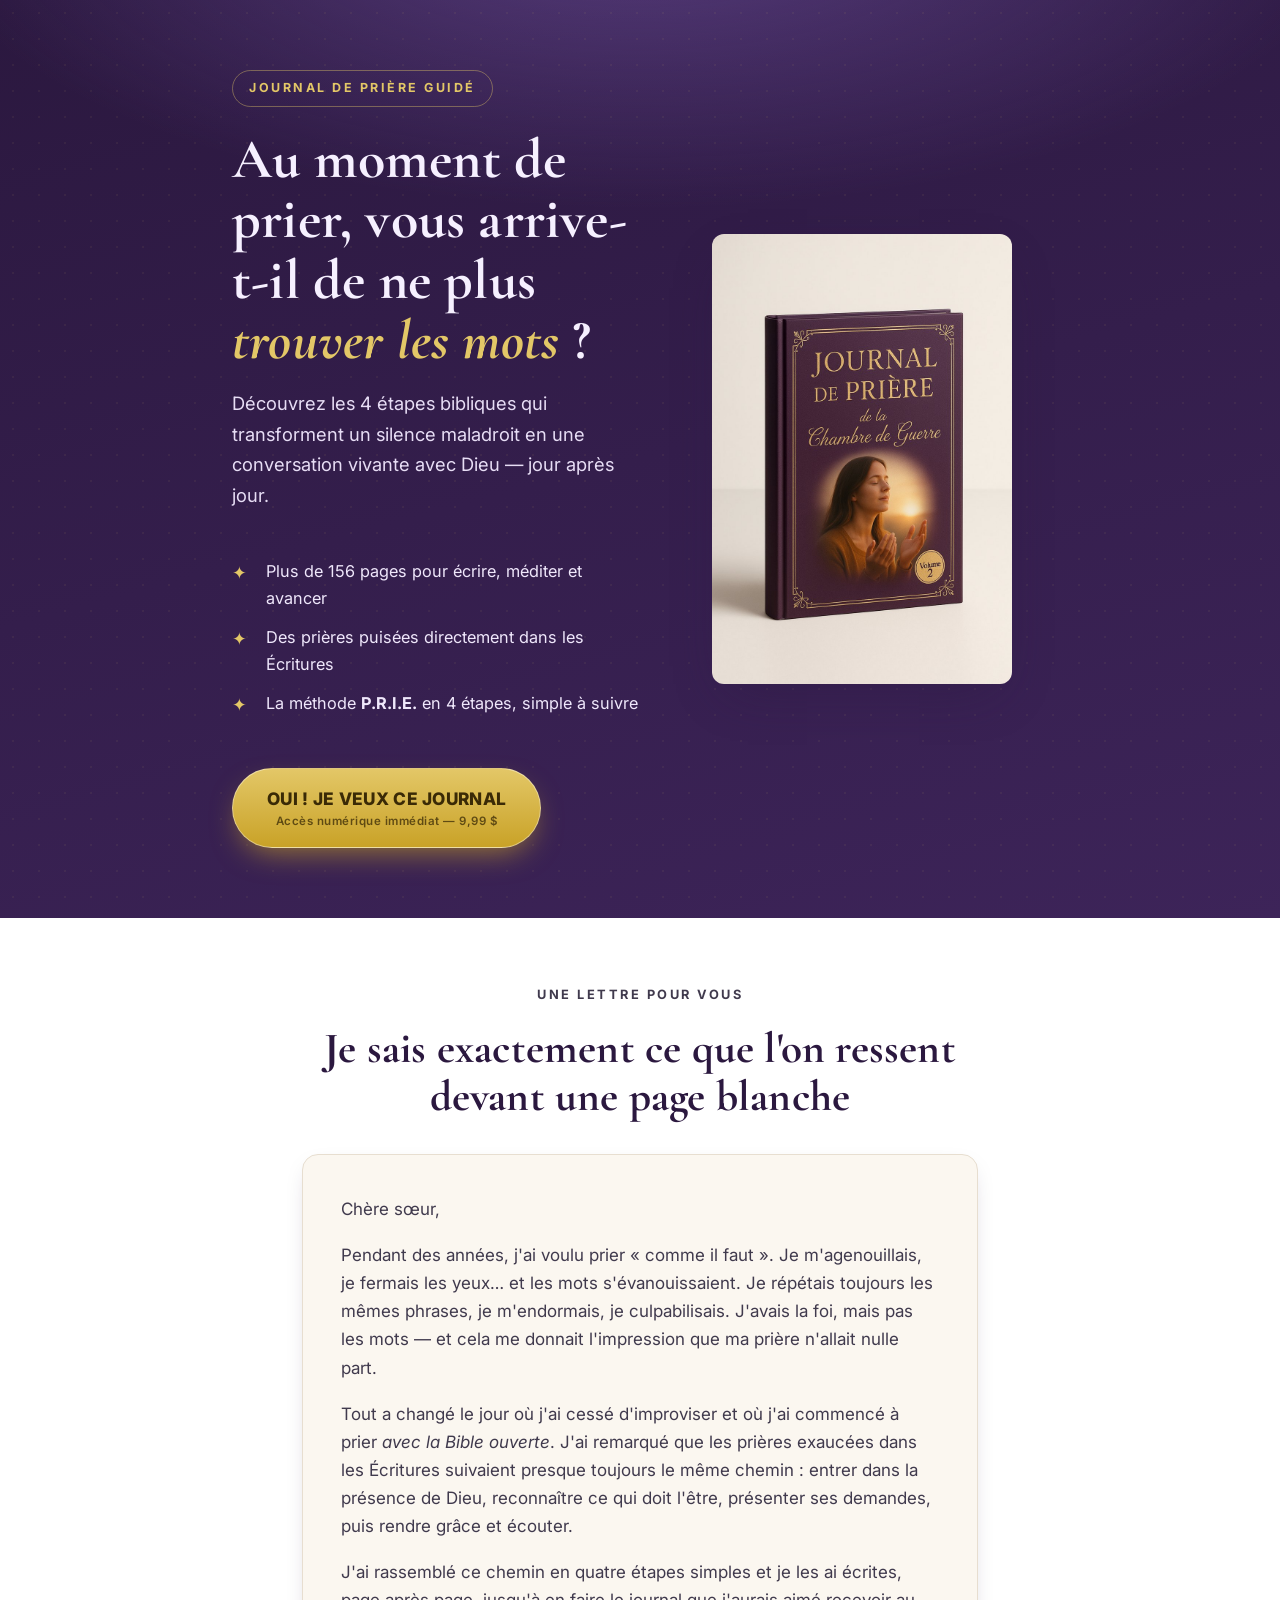
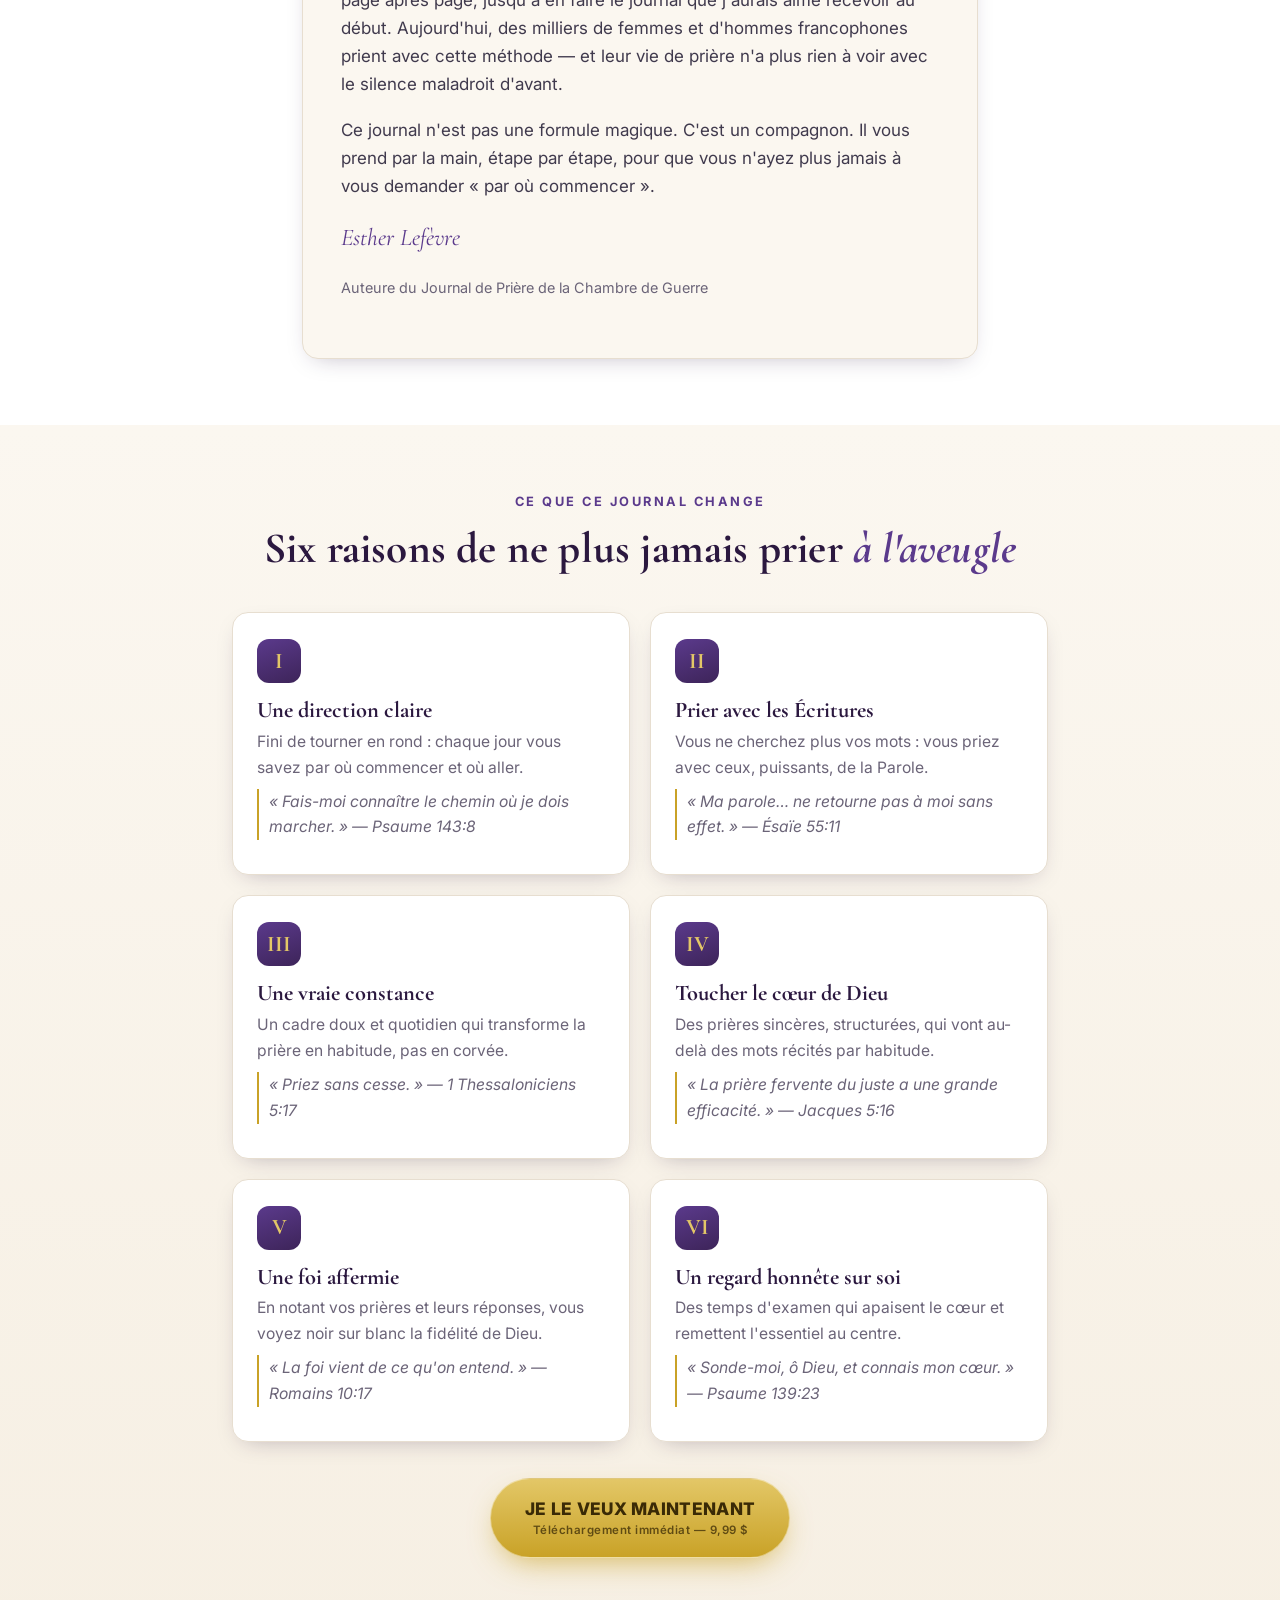
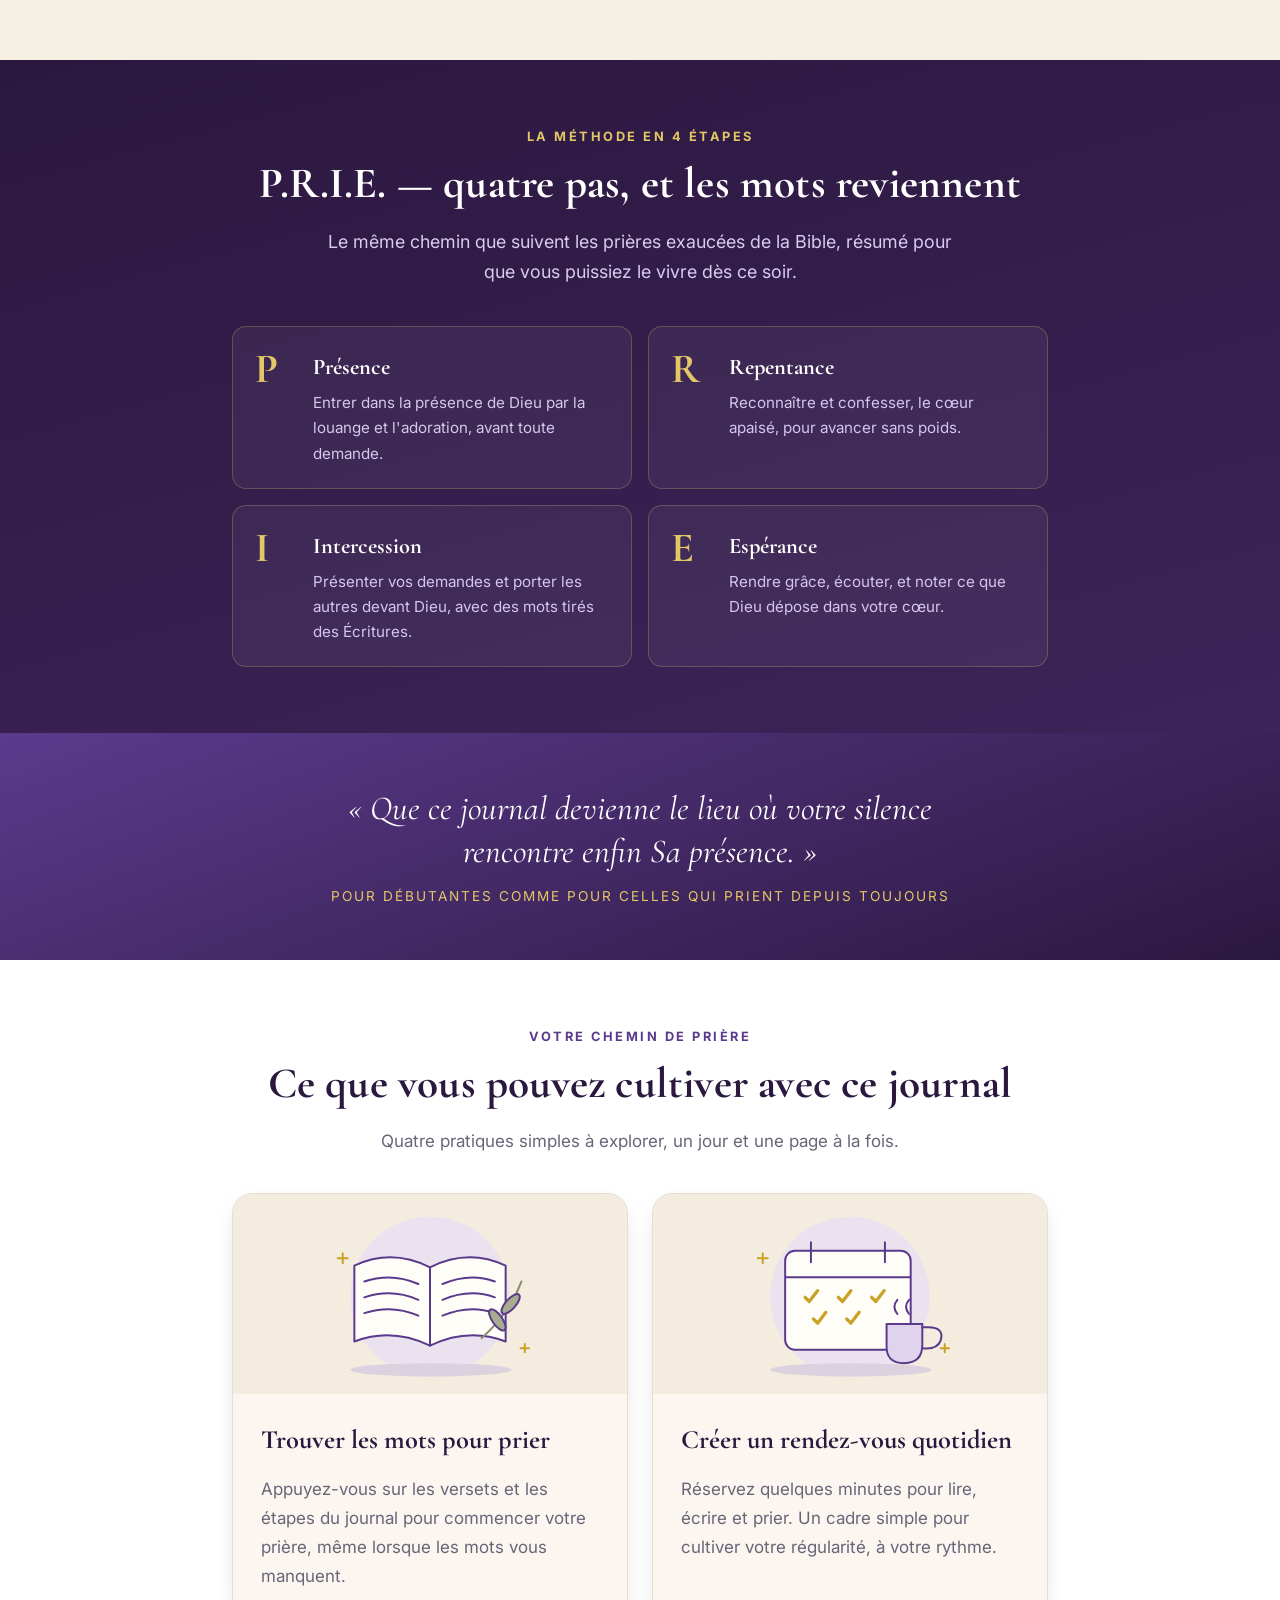
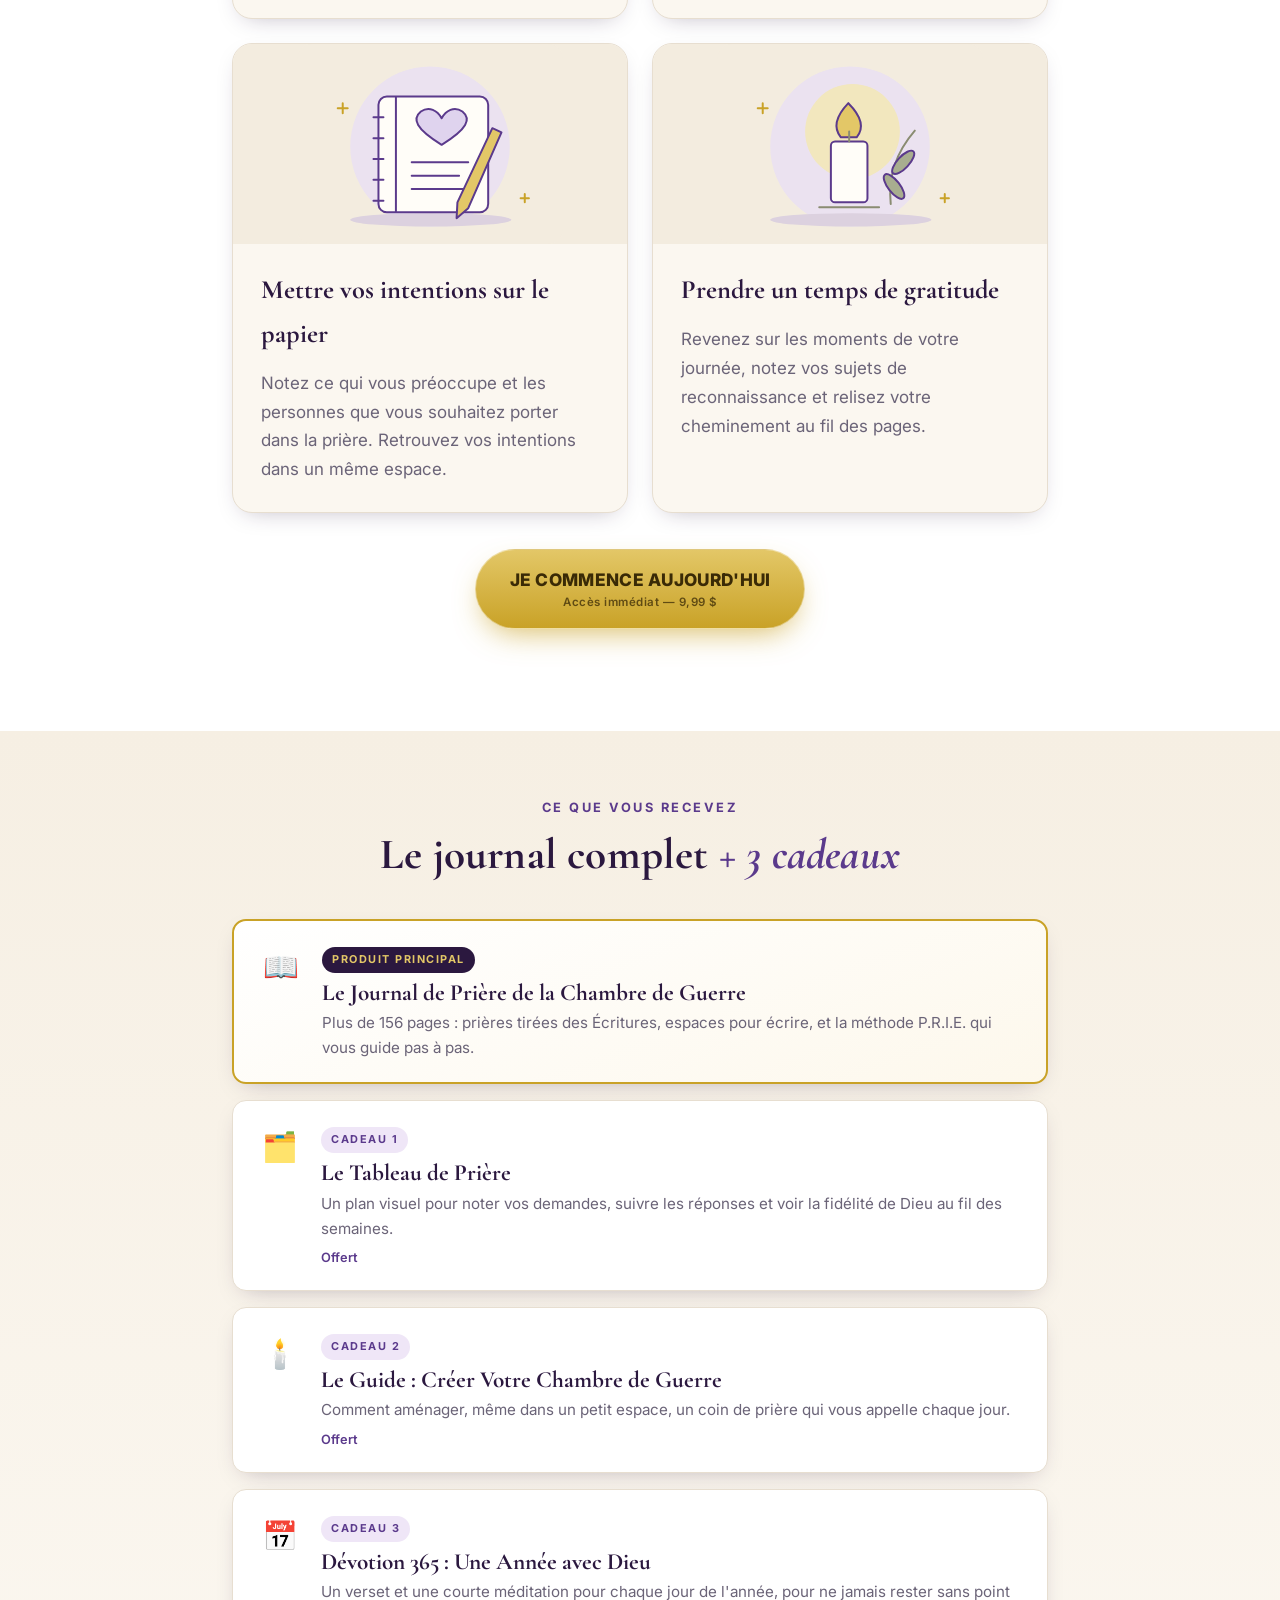
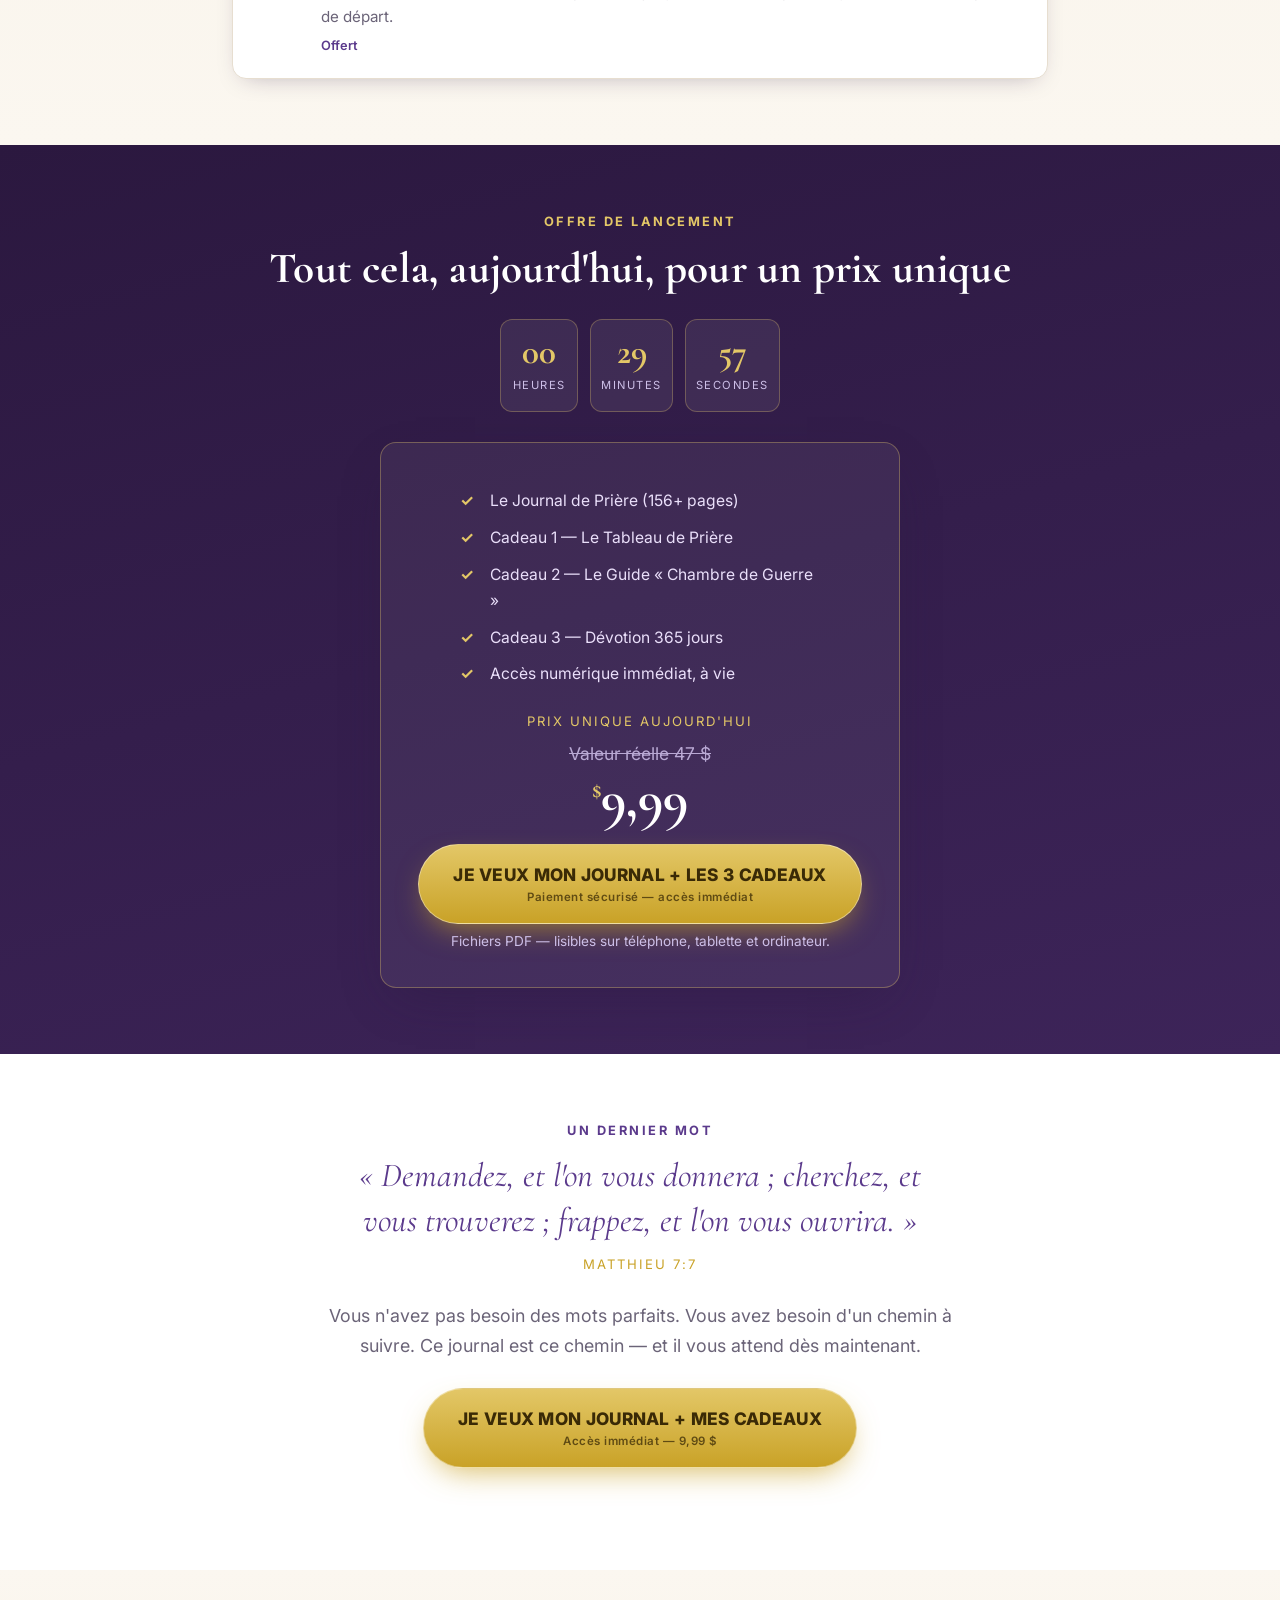
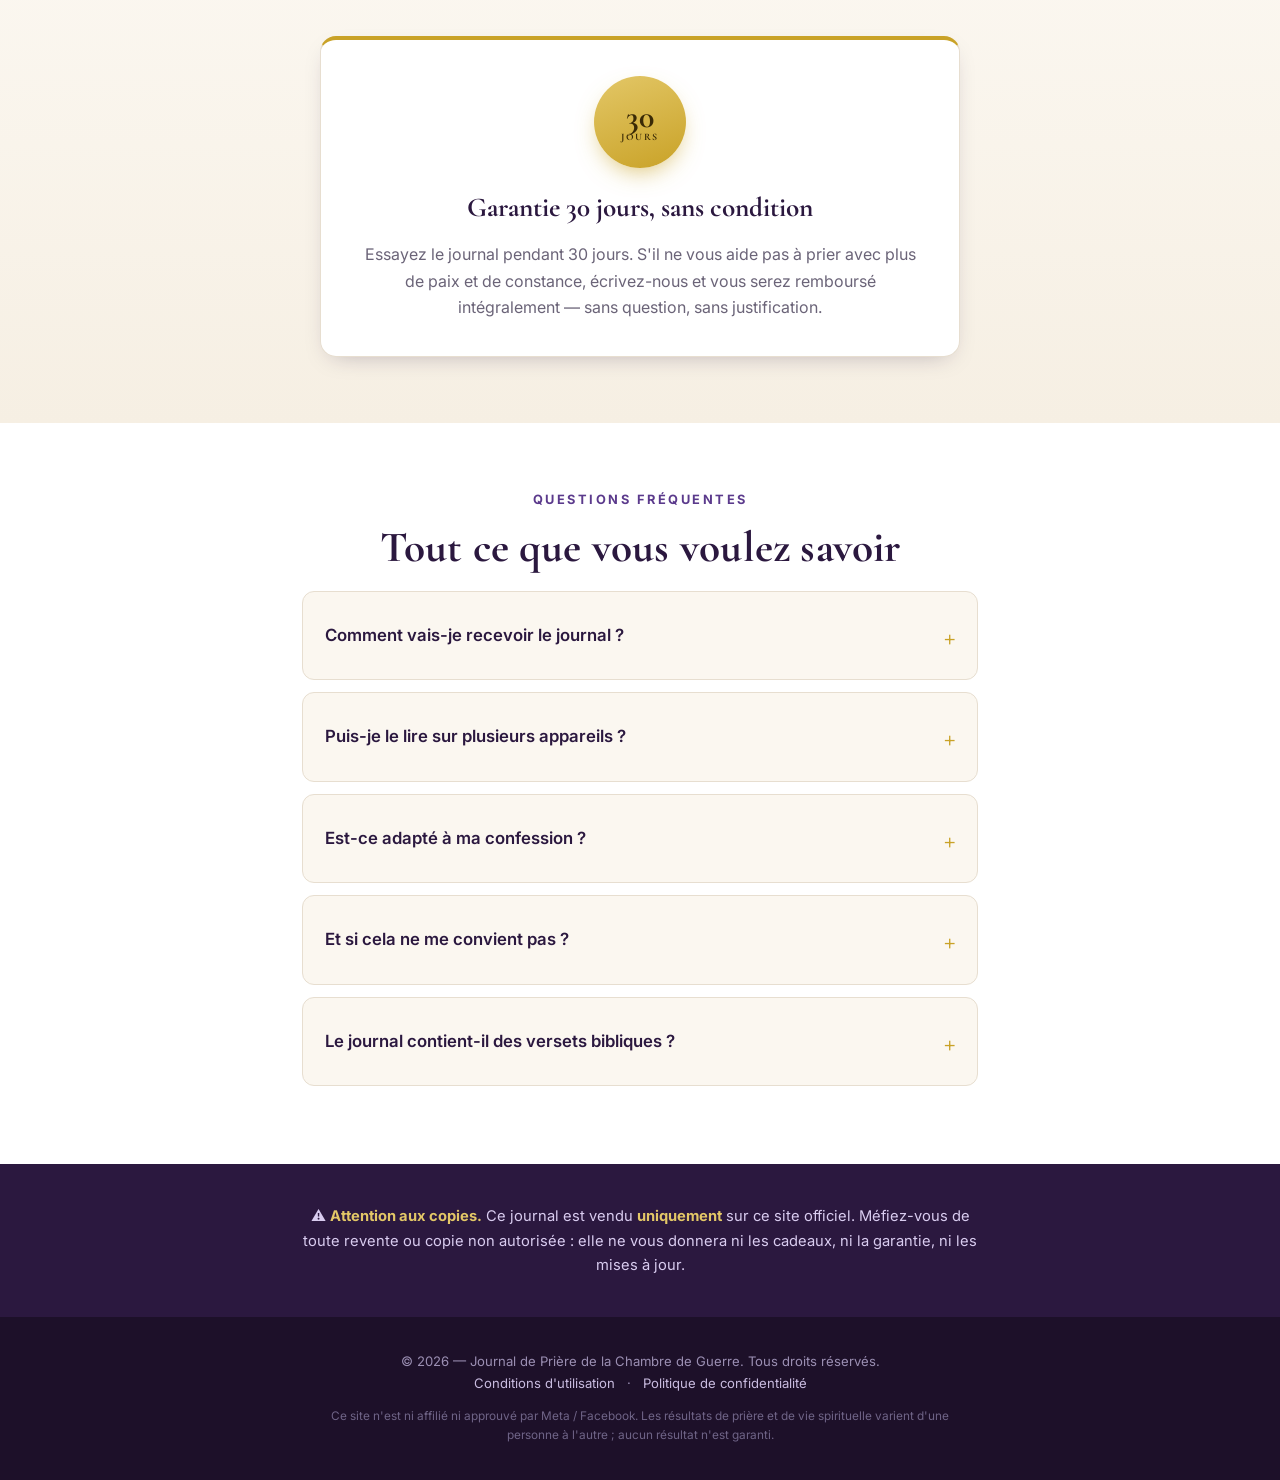
==== public/journal-de-priere/index.html @ ee9a94bf "Reemplazar testimonios por beneficios ilustrados" ====
<!DOCTYPE html>
<html lang="fr">
<head>
<meta charset="UTF-8">
<meta name="viewport" content="width=device-width, initial-scale=1.0">
<title>Journal de Prière de la Chambre de Guerre</title>

<!-- ============================================================= -->
<!--  PIXEL / SUIVI : collez ici votre balise Meta Pixel ou GA     -->
<!--  COLLEZ-ICI-VOTRE-PIXEL                                       -->
<!-- ============================================================= -->

<link rel="preconnect" href="https://fonts.googleapis.com">
<link rel="preconnect" href="https://fonts.gstatic.com" crossorigin>
<link href="https://fonts.googleapis.com/css2?family=Cormorant+Garamond:ital,wght@0,400;0,500;0,600;0,700;1,500;1,600&family=Inter:wght@400;500;600;700;800&display=swap" rel="stylesheet">

<style>
  :root{
    --eggplant:#2b183f;
    --eggplant-2:#3d2459;
    --purple:#5b3a8c;
    --purple-soft:#7d5bb0;
    --gold:#c9a227;
    --gold-soft:#e3c767;
    --ivory:#fbf7f0;
    --cream:#f3ecdf;
    --ink:#2a2235;
    --muted:#6b6478;
    --line:#e7ded0;
    --white:#ffffff;
    --radius:16px;
    --shadow:0 18px 50px -18px rgba(43,24,63,.45);
    --shadow-sm:0 8px 24px -12px rgba(43,24,63,.35);
  }

  *{margin:0;padding:0;box-sizing:border-box}
  html{scroll-behavior:smooth}
  body{
    font-family:'Inter',system-ui,sans-serif;
    color:var(--ink);
    background:var(--ivory);
    line-height:1.65;
    font-size:17px;
    -webkit-font-smoothing:antialiased;
  }
  h1,h2,h3,.serif{font-family:'Cormorant Garamond',Georgia,serif;}
  .wrap{max-width:860px;margin:0 auto;padding:0 22px;}
  .narrow{max-width:720px;margin:0 auto;padding:0 22px;}

  /* ---------- CTA button ---------- */
  .cta{
    display:inline-block;
    background:linear-gradient(180deg,var(--gold-soft),var(--gold));
    color:#3a2a06;
    font-weight:800;
    font-size:1.08rem;
    letter-spacing:.3px;
    text-transform:uppercase;
    text-decoration:none;
    padding:19px 34px;
    border-radius:60px;
    box-shadow:0 12px 30px -10px rgba(201,162,39,.75);
    transition:transform .15s ease, box-shadow .15s ease;
    border:1px solid rgba(255,255,255,.4);
    text-align:center;
    line-height:1.25;
  }
  .cta:hover{transform:translateY(-2px);box-shadow:0 16px 36px -10px rgba(201,162,39,.9);}
  .cta small{display:block;font-size:.72rem;font-weight:600;letter-spacing:.5px;opacity:.75;margin-top:4px;text-transform:none;}
  .cta-wrap{text-align:center;margin:36px 0;}

  /* ---------- HERO ---------- */
  .hero{
    background:
      radial-gradient(1200px 500px at 50% -10%, rgba(123,91,176,.55), transparent 60%),
      linear-gradient(165deg,var(--eggplant),var(--eggplant-2));
    color:#f6f0ff;
    padding:60px 0 70px;
    position:relative;
    overflow:hidden;
  }
  .hero:before{
    content:"";position:absolute;inset:0;
    background-image:radial-gradient(rgba(227,199,103,.10) 1px, transparent 1px);
    background-size:26px 26px;opacity:.6;
  }
  .hero .wrap{position:relative;z-index:1;}
  .kicker{
    display:inline-block;
    font-size:.78rem;font-weight:700;letter-spacing:2.5px;text-transform:uppercase;
    color:var(--gold-soft);
    border:1px solid rgba(227,199,103,.4);
    padding:7px 16px;border-radius:40px;margin-bottom:22px;
  }
  .hero h1{
    font-size:clamp(2.2rem,5.4vw,3.5rem);
    font-weight:700;line-height:1.08;letter-spacing:.2px;
    margin-bottom:18px;
  }
  .hero h1 em{color:var(--gold-soft);font-style:italic;}
  .hero .sub{
    font-size:1.15rem;color:#e7ddf5;max-width:620px;margin:0 auto 10px;
  }
  .hero-grid{
    display:grid;grid-template-columns:1fr;gap:34px;align-items:center;
    text-align:center;margin-top:10px;
  }
  @media(min-width:760px){
    .hero-grid{grid-template-columns:1.05fr .95fr;text-align:left;}
    .hero .sub{margin-left:0;}
    .kicker{margin-left:0;}
  }

  /* book mockup placeholder */
  .mockup{
    background:linear-gradient(160deg, rgba(255,255,255,.08), rgba(255,255,255,.02));
    border:2px dashed rgba(227,199,103,.55);
    border-radius:14px;
    aspect-ratio:1024/1536;
    max-width:300px;margin:0 auto;
    display:flex;flex-direction:column;align-items:center;justify-content:center;
    text-align:center;padding:26px;color:#e7ddf5;
    box-shadow:var(--shadow);
  }
  .mockup .ico{font-size:2.2rem;margin-bottom:12px;}
  .mockup-img{display:block;width:100%;max-width:300px;margin:0 auto;border-radius:12px;box-shadow:var(--shadow);}
  .mockup b{color:var(--gold-soft);font-size:.95rem;letter-spacing:.5px;}
  .mockup span{font-size:.8rem;opacity:.8;margin-top:8px;line-height:1.4;}

  .checks{list-style:none;margin:26px 0 30px;display:inline-block;text-align:left;}
  .checks li{position:relative;padding-left:34px;margin:12px 0;font-size:1.02rem;color:#efe7fb;}
  .checks li:before{
    content:"✦";position:absolute;left:0;top:0;color:var(--gold-soft);font-size:1.1rem;
  }

  /* ---------- SECTIONS ---------- */
  section{padding:66px 0;}
  .section-label{
    text-align:center;font-size:.8rem;font-weight:700;letter-spacing:2.5px;
    text-transform:uppercase;color:var(--purple);margin-bottom:12px;
  }
  h2{
    font-size:clamp(1.9rem,4.4vw,2.7rem);font-weight:700;line-height:1.12;
    text-align:center;color:var(--eggplant);margin-bottom:20px;letter-spacing:.2px;
  }
  h2 em{font-style:italic;color:var(--purple);}
  .lead{font-size:1.12rem;color:var(--muted);text-align:center;max-width:640px;margin:0 auto 10px;}

  /* letter */
  .letter{background:var(--white);}
  .letter .card{
    background:var(--ivory);border:1px solid var(--line);border-radius:var(--radius);
    padding:40px 38px;box-shadow:var(--shadow-sm);
  }
  .letter p{margin:0 0 18px;color:#403a4d;}
  .letter .sign{font-family:'Cormorant Garamond',serif;font-style:italic;font-size:1.5rem;color:var(--purple);margin-top:6px;}
  .letter .sign-role{font-size:.9rem;color:var(--muted);font-style:normal;}

  /* benefits grid */
  .benefits{background:linear-gradient(180deg,var(--ivory),#f6efe3);}
  .bgrid{display:grid;grid-template-columns:1fr;gap:20px;margin-top:40px;}
  @media(min-width:680px){.bgrid{grid-template-columns:1fr 1fr;}}
  .benefit{
    background:var(--white);border:1px solid var(--line);border-radius:var(--radius);
    padding:26px 24px;box-shadow:var(--shadow-sm);
  }
  .benefit .n{
    width:44px;height:44px;border-radius:12px;display:flex;align-items:center;justify-content:center;
    background:linear-gradient(160deg,var(--purple),var(--eggplant-2));color:var(--gold-soft);
    font-family:'Cormorant Garamond',serif;font-size:1.4rem;font-weight:700;margin-bottom:14px;
  }
  .benefit h3{font-size:1.4rem;color:var(--eggplant);margin-bottom:6px;line-height:1.15;}
  .benefit p{font-size:.98rem;color:var(--muted);margin-bottom:8px;}
  .verse{font-size:.85rem;font-style:italic;color:var(--purple);border-left:2px solid var(--gold);padding-left:10px;}

  /* method */
  .method{background:linear-gradient(165deg,var(--eggplant),var(--eggplant-2));color:#f3ebff;}
  .method h2{color:#fff;}
  .method .lead{color:#d9ccf0;}
  .steps{display:grid;grid-template-columns:1fr;gap:16px;margin-top:40px;}
  @media(min-width:680px){.steps{grid-template-columns:1fr 1fr;}}
  .step{
    display:flex;gap:18px;align-items:flex-start;
    background:rgba(255,255,255,.05);border:1px solid rgba(227,199,103,.25);
    border-radius:14px;padding:22px 22px;
  }
  .step .big{
    font-family:'Cormorant Garamond',serif;font-size:2.6rem;font-weight:700;
    color:var(--gold-soft);line-height:1;min-width:40px;
  }
  .step h3{font-size:1.4rem;color:#fff;margin-bottom:4px;}
  .step p{font-size:.95rem;color:#d4c7ec;}

  /* banner */
  .banner{
    background:linear-gradient(160deg,var(--purple),var(--eggplant));
    color:#fff;text-align:center;padding:54px 0;
  }
  .banner .narrow{position:relative;z-index:1;}
  .banner p{font-family:'Cormorant Garamond',serif;font-size:clamp(1.5rem,3.6vw,2.1rem);font-style:italic;line-height:1.3;}
  .banner .ref{display:block;margin-top:14px;font-family:'Inter';font-style:normal;font-size:.85rem;letter-spacing:2px;text-transform:uppercase;color:var(--gold-soft);}

  /* testimonials */
  .testi{background:var(--white);}
  .tgrid{display:grid;grid-template-columns:1fr;gap:18px;margin-top:38px;}
  @media(min-width:680px){.tgrid{grid-template-columns:1fr 1fr;}}
  .tcard{
    background:var(--ivory);border:1px solid var(--line);border-radius:14px;padding:24px;
    box-shadow:var(--shadow-sm);
  }
  .tcard .stars{color:var(--gold);letter-spacing:2px;font-size:.9rem;margin-bottom:10px;}
  .tcard p{font-size:.98rem;color:#403a4d;font-style:italic;margin-bottom:16px;}
  .tcard .who{display:flex;align-items:center;gap:12px;}
  .avatar{
    width:44px;height:44px;border-radius:50%;flex:none;
    background:linear-gradient(160deg,var(--purple-soft),var(--eggplant-2));
    color:var(--gold-soft);display:flex;align-items:center;justify-content:center;
    font-weight:700;font-size:1rem;font-family:'Cormorant Garamond',serif;
  }
  .who b{display:block;font-size:.95rem;color:var(--ink);}
  .who span{font-size:.82rem;color:var(--muted);}
  .replace-note{
    text-align:center;font-size:.82rem;color:var(--muted);margin-top:22px;
    background:#fff6e0;border:1px dashed var(--gold);border-radius:10px;padding:12px 16px;max-width:620px;margin-left:auto;margin-right:auto;
  }

  /* product + bonuses */
  .product{background:linear-gradient(180deg,#f6efe3,var(--ivory));}
  .stack{display:grid;grid-template-columns:1fr;gap:16px;margin-top:40px;}
  .item{
    display:flex;gap:18px;align-items:flex-start;
    background:var(--white);border:1px solid var(--line);border-radius:14px;padding:22px 24px;box-shadow:var(--shadow-sm);
  }
  .item.main{border:2px solid var(--gold);background:linear-gradient(160deg,#fff,#fdf8ec);}
  .tag{
    font-size:.68rem;font-weight:700;letter-spacing:1.5px;text-transform:uppercase;
    padding:4px 10px;border-radius:30px;display:inline-block;margin-bottom:8px;
  }
  .tag.p{background:var(--eggplant);color:var(--gold-soft);}
  .tag.b{background:#efe6f7;color:var(--purple);}
  .item .emoji{font-size:1.8rem;flex:none;width:46px;text-align:center;}
  .item h3{font-size:1.45rem;color:var(--eggplant);line-height:1.1;margin-bottom:4px;}
  .item p{font-size:.95rem;color:var(--muted);}
  .item .val{font-size:.8rem;color:var(--purple);font-weight:600;margin-top:6px;}

  /* offer / price */
  .offer{background:linear-gradient(165deg,var(--eggplant),var(--eggplant-2));color:#f3ebff;text-align:center;}
  .offer h2{color:#fff;}
  .countdown{
    display:flex;gap:12px;justify-content:center;margin:26px 0 8px;
  }
  .cbox{
    background:rgba(255,255,255,.07);border:1px solid rgba(227,199,103,.3);border-radius:12px;
    padding:14px 10px;min-width:78px;
  }
  .cbox b{display:block;font-family:'Cormorant Garamond',serif;font-size:2.2rem;color:var(--gold-soft);line-height:1;}
  .cbox span{font-size:.7rem;letter-spacing:1.5px;text-transform:uppercase;color:#cdbfe8;}
  .pricebox{
    background:rgba(255,255,255,.06);border:1px solid rgba(227,199,103,.35);border-radius:var(--radius);
    padding:34px 28px;max-width:520px;margin:30px auto 0;box-shadow:var(--shadow);
  }
  .incl{list-style:none;text-align:left;max-width:360px;margin:0 auto 24px;}
  .incl li{position:relative;padding-left:30px;margin:11px 0;font-size:.98rem;color:#eadffa;}
  .incl li:before{content:"✓";position:absolute;left:0;color:var(--gold-soft);font-weight:700;}
  .price-old{color:#b9a9d4;text-decoration:line-through;font-size:1.1rem;}
  .price-now{font-family:'Cormorant Garamond',serif;font-size:3.4rem;font-weight:700;color:#fff;line-height:1;margin:4px 0 2px;}
  .price-now span{font-size:1.4rem;vertical-align:super;color:var(--gold-soft);}
  .price-tag{font-size:.82rem;letter-spacing:2px;text-transform:uppercase;color:var(--gold-soft);margin-bottom:6px;}
  .access{font-size:.85rem;color:#cdbfe8;margin-top:6px;}

  /* closing */
  .closing{background:var(--white);text-align:center;}
  .closing .verse-big{font-family:'Cormorant Garamond',serif;font-style:italic;font-size:clamp(1.5rem,3.6vw,2.1rem);color:var(--purple);line-height:1.35;max-width:620px;margin:0 auto 10px;}
  .closing .ref{font-size:.82rem;letter-spacing:2px;text-transform:uppercase;color:var(--gold);margin-bottom:26px;display:block;}

  /* guarantee */
  .guarantee{background:linear-gradient(180deg,var(--ivory),#f6efe3);}
  .gcard{
    background:var(--white);border:1px solid var(--line);border-radius:var(--radius);
    padding:36px;text-align:center;box-shadow:var(--shadow-sm);max-width:640px;margin:0 auto;
    border-top:4px solid var(--gold);
  }
  .gbadge{
    width:92px;height:92px;border-radius:50%;margin:0 auto 18px;
    background:linear-gradient(160deg,var(--gold-soft),var(--gold));color:#3a2a06;
    display:flex;flex-direction:column;align-items:center;justify-content:center;
    font-family:'Cormorant Garamond',serif;font-weight:700;line-height:1;box-shadow:0 10px 24px -8px rgba(201,162,39,.7);
  }
  .gbadge b{font-size:2rem;}
  .gbadge span{font-size:.62rem;letter-spacing:1.5px;text-transform:uppercase;}
  .gcard h3{font-size:1.7rem;color:var(--eggplant);margin-bottom:10px;}
  .gcard p{color:var(--muted);font-size:1rem;}

  /* faq */
  .faq{background:var(--white);}
  details{
    background:var(--ivory);border:1px solid var(--line);border-radius:12px;margin:12px 0;padding:0 22px;
    overflow:hidden;
  }
  details summary{
    cursor:pointer;list-style:none;padding:20px 0;font-weight:600;color:var(--eggplant);
    font-size:1.05rem;display:flex;justify-content:space-between;align-items:center;gap:16px;
  }
  details summary::-webkit-details-marker{display:none}
  details summary:after{content:"+";font-family:'Cormorant Garamond',serif;font-size:1.8rem;color:var(--gold);transition:transform .2s;}
  details[open] summary:after{transform:rotate(45deg);}
  details p{padding:0 0 20px;color:var(--muted);font-size:.98rem;}

  /* piracy */
  .piracy{background:var(--eggplant);color:#d9ccf0;text-align:center;padding:40px 0;}
  .piracy .narrow{font-size:.92rem;}
  .piracy b{color:var(--gold-soft);}

  /* footer */
  footer{background:#1d1029;color:#9b8fb3;text-align:center;padding:34px 0;font-size:.82rem;}
  footer a{color:#c9bce0;text-decoration:none;margin:0 8px;}
  footer .disc{margin-top:12px;font-size:.74rem;color:#6f6487;max-width:640px;margin-left:auto;margin-right:auto;}

  .practice{background:var(--white)}
  .practice-intro{max-width:620px;margin:18px auto 0;text-align:center;color:var(--muted)}
  .practice-grid{display:grid;grid-template-columns:repeat(2,minmax(0,1fr));gap:24px;margin-top:38px}
  .practice-card{background:var(--ivory);border:1px solid var(--line);border-radius:20px;overflow:hidden;box-shadow:var(--shadow-sm)}
  .practice-card img{display:block;width:100%;height:200px;object-fit:contain;background:#f3ecdf}
  .practice-copy{padding:25px 28px 28px}
  .practice-copy h3{font-size:1.65rem;margin-bottom:12px;color:var(--eggplant)}
  .practice-copy p{color:var(--muted);line-height:1.7;margin:0}
  @media(max-width:600px){.practice-grid{grid-template-columns:1fr}.practice-copy{padding:22px}.practice-card img{height:190px}}

</style>
</head>
<body>

<!-- ============ 1. HERO ============ -->
<header class="hero">
  <div class="wrap">
    <div class="hero-grid">
      <div>
        <span class="kicker">Journal de prière guidé</span>
        <h1>Au moment de prier, vous arrive-t-il de ne plus <em>trouver les mots</em> ?</h1>
        <p class="sub">Découvrez les 4 étapes bibliques qui transforment un silence maladroit en une conversation vivante avec Dieu — jour après jour.</p>
        <ul class="checks">
          <li>Plus de 156 pages pour écrire, méditer et avancer</li>
          <li>Des prières puisées directement dans les Écritures</li>
          <li>La méthode <strong>P.R.I.E.</strong> en 4 étapes, simple à suivre</li>
        </ul>
        <div class="cta-wrap" style="text-align:left;margin:10px 0 0;">
          <a class="cta" href="COLLEZ-ICI-VOTRE-LIEN-DE-PAIEMENT">Oui ! Je veux ce journal
            <small>Accès numérique immédiat — 9,99 $</small>
          </a>
        </div>
      </div>
      <div>
        <img class="mockup-img" src="[data-uri]" alt="Journal de Priere de la Chambre de Guerre - couverture">
      </div>
    </div>
  </div>
</header>

<!-- ============ 2. LETTRE PERSONNELLE ============ -->
<section class="letter">
  <div class="narrow">
    <p class="section-label">Une lettre pour vous</p>
    <h2>Je sais exactement ce que l'on ressent devant une page blanche</h2>
    <div class="card" style="margin-top:34px;">
      <p>Chère sœur,</p>
      <p>Pendant des années, j'ai voulu prier « comme il faut ». Je m'agenouillais, je fermais les yeux… et les mots s'évanouissaient. Je répétais toujours les mêmes phrases, je m'endormais, je culpabilisais. J'avais la foi, mais pas les mots — et cela me donnait l'impression que ma prière n'allait nulle part.</p>
      <p>Tout a changé le jour où j'ai cessé d'improviser et où j'ai commencé à prier <em>avec la Bible ouverte</em>. J'ai remarqué que les prières exaucées dans les Écritures suivaient presque toujours le même chemin : entrer dans la présence de Dieu, reconnaître ce qui doit l'être, présenter ses demandes, puis rendre grâce et écouter.</p>
      <p>J'ai rassemblé ce chemin en quatre étapes simples et je les ai écrites, page après page, jusqu'à en faire le journal que j'aurais aimé recevoir au début. Aujourd'hui, des milliers de femmes et d'hommes francophones prient avec cette méthode — et leur vie de prière n'a plus rien à voir avec le silence maladroit d'avant.</p>
      <p>Ce journal n'est pas une formule magique. C'est un compagnon. Il vous prend par la main, étape par étape, pour que vous n'ayez plus jamais à vous demander « par où commencer ».</p>
      <p class="sign">Esther Lefèvre</p>
      <p class="sign-role">Auteure du Journal de Prière de la Chambre de Guerre</p>
    </div>
  </div>
</section>

<!-- ============ 3. POURQUOI CE JOURNAL (bénéfices) ============ -->
<section class="benefits">
  <div class="wrap">
    <p class="section-label">Ce que ce journal change</p>
    <h2>Six raisons de ne plus jamais prier <em>à l'aveugle</em></h2>
    <div class="bgrid">
      <div class="benefit">
        <div class="n">I</div>
        <h3>Une direction claire</h3>
        <p>Fini de tourner en rond : chaque jour vous savez par où commencer et où aller.</p>
        <p class="verse">« Fais-moi connaître le chemin où je dois marcher. » — Psaume 143:8</p>
      </div>
      <div class="benefit">
        <div class="n">II</div>
        <h3>Prier avec les Écritures</h3>
        <p>Vous ne cherchez plus vos mots : vous priez avec ceux, puissants, de la Parole.</p>
        <p class="verse">« Ma parole… ne retourne pas à moi sans effet. » — Ésaïe 55:11</p>
      </div>
      <div class="benefit">
        <div class="n">III</div>
        <h3>Une vraie constance</h3>
        <p>Un cadre doux et quotidien qui transforme la prière en habitude, pas en corvée.</p>
        <p class="verse">« Priez sans cesse. » — 1 Thessaloniciens 5:17</p>
      </div>
      <div class="benefit">
        <div class="n">IV</div>
        <h3>Toucher le cœur de Dieu</h3>
        <p>Des prières sincères, structurées, qui vont au-delà des mots récités par habitude.</p>
        <p class="verse">« La prière fervente du juste a une grande efficacité. » — Jacques 5:16</p>
      </div>
      <div class="benefit">
        <div class="n">V</div>
        <h3>Une foi affermie</h3>
        <p>En notant vos prières et leurs réponses, vous voyez noir sur blanc la fidélité de Dieu.</p>
        <p class="verse">« La foi vient de ce qu'on entend. » — Romains 10:17</p>
      </div>
      <div class="benefit">
        <div class="n">VI</div>
        <h3>Un regard honnête sur soi</h3>
        <p>Des temps d'examen qui apaisent le cœur et remettent l'essentiel au centre.</p>
        <p class="verse">« Sonde-moi, ô Dieu, et connais mon cœur. » — Psaume 139:23</p>
      </div>
    </div>
    <div class="cta-wrap">
      <a class="cta" href="COLLEZ-ICI-VOTRE-LIEN-DE-PAIEMENT">Je le veux maintenant
        <small>Téléchargement immédiat — 9,99 $</small>
      </a>
    </div>
  </div>
</section>

<!-- ============ 4. MÉTHODE P.R.I.E. ============ -->
<section class="method">
  <div class="wrap">
    <p class="section-label" style="color:var(--gold-soft)">La méthode en 4 étapes</p>
    <h2>P.R.I.E. — quatre pas, et les mots reviennent</h2>
    <p class="lead">Le même chemin que suivent les prières exaucées de la Bible, résumé pour que vous puissiez le vivre dès ce soir.</p>
    <div class="steps">
      <div class="step"><div class="big">P</div><div><h3>Présence</h3><p>Entrer dans la présence de Dieu par la louange et l'adoration, avant toute demande.</p></div></div>
      <div class="step"><div class="big">R</div><div><h3>Repentance</h3><p>Reconnaître et confesser, le cœur apaisé, pour avancer sans poids.</p></div></div>
      <div class="step"><div class="big">I</div><div><h3>Intercession</h3><p>Présenter vos demandes et porter les autres devant Dieu, avec des mots tirés des Écritures.</p></div></div>
      <div class="step"><div class="big">E</div><div><h3>Espérance</h3><p>Rendre grâce, écouter, et noter ce que Dieu dépose dans votre cœur.</p></div></div>
    </div>
  </div>
</section>

<!-- ============ 5. BANNIÈRE ============ -->
<section class="banner">
  <div class="narrow">
    <p>« Que ce journal devienne le lieu où votre silence rencontre enfin Sa présence. »
      <span class="ref">Pour débutantes comme pour celles qui prient depuis toujours</span>
    </p>
  </div>
</section>

<!-- ============ 6. PRATIQUES DU JOURNAL ============ -->
<section class="practice" id="pratiques"><div class="wrap">
<p class="section-label">Votre chemin de prière</p>
<h2>Ce que vous pouvez cultiver avec ce journal</h2>
<p class="practice-intro">Quatre pratiques simples à explorer, un jour et une page à la fois.</p>
<div class="practice-grid"><article class="practice-card"><img src="priere.svg" alt="Une Bible ouverte, accompagnée d’une branche d’olivier" width="320" height="240" loading="lazy"><div class="practice-copy"><h3>Trouver les mots pour prier</h3><p>Appuyez-vous sur les versets et les étapes du journal pour commencer votre prière, même lorsque les mots vous manquent.</p></div></article>
<article class="practice-card"><img src="constance.svg" alt="Un calendrier avec des jours cochés et une tasse" width="320" height="240" loading="lazy"><div class="practice-copy"><h3>Créer un rendez-vous quotidien</h3><p>Réservez quelques minutes pour lire, écrire et prier. Un cadre simple pour cultiver votre régularité, à votre rythme.</p></div></article>
<article class="practice-card"><img src="intentions.svg" alt="Un journal avec un cœur et un stylo" width="320" height="240" loading="lazy"><div class="practice-copy"><h3>Mettre vos intentions sur le papier</h3><p>Notez ce qui vous préoccupe et les personnes que vous souhaitez porter dans la prière. Retrouvez vos intentions dans un même espace.</p></div></article>
<article class="practice-card"><img src="gratitude.svg" alt="Une bougie allumée et une branche dans la lumière" width="320" height="240" loading="lazy"><div class="practice-copy"><h3>Prendre un temps de gratitude</h3><p>Revenez sur les moments de votre journée, notez vos sujets de reconnaissance et relisez votre cheminement au fil des pages.</p></div></article></div>
<div class="cta-wrap"><a class="cta" href="COLLEZ-ICI-VOTRE-LIEN-DE-PAIEMENT">Je commence aujourd'hui<small>Accès immédiat — 9,99 $</small></a></div>
</div></section>

<!-- ============ 7. PRODUIT + BONUS ============ -->
<section class="product">
  <div class="wrap">
    <p class="section-label">Ce que vous recevez</p>
    <h2>Le journal complet <em>+ 3 cadeaux</em></h2>
    <div class="stack">
      <div class="item main">
        <div class="emoji">📖</div>
        <div>
          <span class="tag p">Produit principal</span>
          <h3>Le Journal de Prière de la Chambre de Guerre</h3>
          <p>Plus de 156 pages : prières tirées des Écritures, espaces pour écrire, et la méthode P.R.I.E. qui vous guide pas à pas.</p>
        </div>
      </div>
      <div class="item">
        <div class="emoji">🗂️</div>
        <div>
          <span class="tag b">Cadeau 1</span>
          <h3>Le Tableau de Prière</h3>
          <p>Un plan visuel pour noter vos demandes, suivre les réponses et voir la fidélité de Dieu au fil des semaines.</p>
          <p class="val">Offert</p>
        </div>
      </div>
      <div class="item">
        <div class="emoji">🕯️</div>
        <div>
          <span class="tag b">Cadeau 2</span>
          <h3>Le Guide : Créer Votre Chambre de Guerre</h3>
          <p>Comment aménager, même dans un petit espace, un coin de prière qui vous appelle chaque jour.</p>
          <p class="val">Offert</p>
        </div>
      </div>
      <div class="item">
        <div class="emoji">📅</div>
        <div>
          <span class="tag b">Cadeau 3</span>
          <h3>Dévotion 365 : Une Année avec Dieu</h3>
          <p>Un verset et une courte méditation pour chaque jour de l'année, pour ne jamais rester sans point de départ.</p>
          <p class="val">Offert</p>
        </div>
      </div>
    </div>
  </div>
</section>

<!-- ============ 8. OFFRE / PRIX ============ -->
<section class="offer">
  <div class="wrap">
    <p class="section-label" style="color:var(--gold-soft)">Offre de lancement</p>
    <h2>Tout cela, aujourd'hui, pour un prix unique</h2>
    <div class="countdown" id="countdown" aria-hidden="true">
      <div class="cbox"><b id="cd-h">00</b><span>Heures</span></div>
      <div class="cbox"><b id="cd-m">30</b><span>Minutes</span></div>
      <div class="cbox"><b id="cd-s">00</b><span>Secondes</span></div>
    </div>
    <div class="pricebox">
      <ul class="incl">
        <li>Le Journal de Prière (156+ pages)</li>
        <li>Cadeau 1 — Le Tableau de Prière</li>
        <li>Cadeau 2 — Le Guide « Chambre de Guerre »</li>
        <li>Cadeau 3 — Dévotion 365 jours</li>
        <li>Accès numérique immédiat, à vie</li>
      </ul>
      <p class="price-tag">Prix unique aujourd'hui</p>
      <p class="price-old">Valeur réelle 47 $</p>
      <p class="price-now"><span>$</span>9,99</p>
      <div class="cta-wrap" style="margin:18px 0 0;">
        <a class="cta" href="COLLEZ-ICI-VOTRE-LIEN-DE-PAIEMENT">Je veux mon journal + les 3 cadeaux
          <small>Paiement sécurisé — accès immédiat</small>
        </a>
      </div>
      <p class="access">Fichiers PDF — lisibles sur téléphone, tablette et ordinateur.</p>
    </div>
  </div>
</section>

<!-- ============ 9. APPEL FINAL ============ -->
<section class="closing">
  <div class="narrow">
    <p class="section-label">Un dernier mot</p>
    <p class="verse-big">« Demandez, et l'on vous donnera ; cherchez, et vous trouverez ; frappez, et l'on vous ouvrira. »</p>
    <span class="ref">Matthieu 7:7</span>
    <p class="lead" style="margin-bottom:28px;">Vous n'avez pas besoin des mots parfaits. Vous avez besoin d'un chemin à suivre. Ce journal est ce chemin — et il vous attend dès maintenant.</p>
    <div class="cta-wrap" style="margin-top:0;">
      <a class="cta" href="COLLEZ-ICI-VOTRE-LIEN-DE-PAIEMENT">Je veux mon journal + mes cadeaux
        <small>Accès immédiat — 9,99 $</small>
      </a>
    </div>
  </div>
</section>

<!-- ============ 10. GARANTIE ============ -->
<section class="guarantee">
  <div class="wrap">
    <div class="gcard">
      <div class="gbadge"><b>30</b><span>Jours</span></div>
      <h3>Garantie 30 jours, sans condition</h3>
      <p>Essayez le journal pendant 30 jours. S'il ne vous aide pas à prier avec plus de paix et de constance, écrivez-nous et vous serez remboursé intégralement — sans question, sans justification.</p>
    </div>
  </div>
</section>

<!-- ============ 11. FAQ ============ -->
<section class="faq">
  <div class="narrow">
    <p class="section-label">Questions fréquentes</p>
    <h2>Tout ce que vous voulez savoir</h2>
    <details><summary>Comment vais-je recevoir le journal ?</summary><p>Dès votre paiement, vous recevez un accès numérique immédiat : vous téléchargez le journal et les 3 cadeaux au format PDF, tout de suite.</p></details>
    <details><summary>Puis-je le lire sur plusieurs appareils ?</summary><p>Oui. Les fichiers PDF se lisent sur téléphone, tablette et ordinateur. Vous pouvez aussi les imprimer pour écrire à la main.</p></details>
    <details><summary>Est-ce adapté à ma confession ?</summary><p>Le journal s'appuie uniquement sur les Écritures et sur la prière. Il convient à toute personne qui souhaite prier avec la Bible, quelle que soit son Église.</p></details>
    <details><summary>Et si cela ne me convient pas ?</summary><p>Vous êtes protégée par la garantie de 30 jours : remboursement intégral, sans condition, sur simple demande.</p></details>
    <details><summary>Le journal contient-il des versets bibliques ?</summary><p>Oui. Chaque étape s'appuie sur des versets, et de nombreuses prières sont directement tirées des Écritures.</p></details>
  </div>
</section>

<!-- ============ 12. AVIS ANTI-CONTREFAÇON ============ -->
<section class="piracy">
  <div class="narrow">
    <p>⚠️ <b>Attention aux copies.</b> Ce journal est vendu <b>uniquement</b> sur ce site officiel. Méfiez-vous de toute revente ou copie non autorisée : elle ne vous donnera ni les cadeaux, ni la garantie, ni les mises à jour.</p>
  </div>
</section>

<!-- ============ FOOTER ============ -->
<footer>
  <div class="narrow">
    © 2026 — Journal de Prière de la Chambre de Guerre. Tous droits réservés.
    <div>
      <a href="COLLEZ-ICI-VOS-CONDITIONS">Conditions d'utilisation</a> ·
      <a href="COLLEZ-ICI-VOTRE-POLITIQUE">Politique de confidentialité</a>
    </div>
    <p class="disc">Ce site n'est ni affilié ni approuvé par Meta / Facebook. Les résultats de prière et de vie spirituelle varient d'une personne à l'autre ; aucun résultat n'est garanti.</p>
  </div>
</footer>

<script>
  // Compte à rebours d'urgence (30 min, se réinitialise à chaque visite)
  (function(){
    var total = 30*60;
    var h=document.getElementById('cd-h'),
        m=document.getElementById('cd-m'),
        s=document.getElementById('cd-s');
    function pad(n){return (n<10?'0':'')+n;}
    function tick(){
      var hh=Math.floor(total/3600),
          mm=Math.floor((total%3600)/60),
          ss=total%60;
      if(h)h.textContent=pad(hh); if(m)m.textContent=pad(mm); if(s)s.textContent=pad(ss);
      if(total>0){total--;}
    }
    tick(); setInterval(tick,1000);
  })();
</script>
</body>
</html>
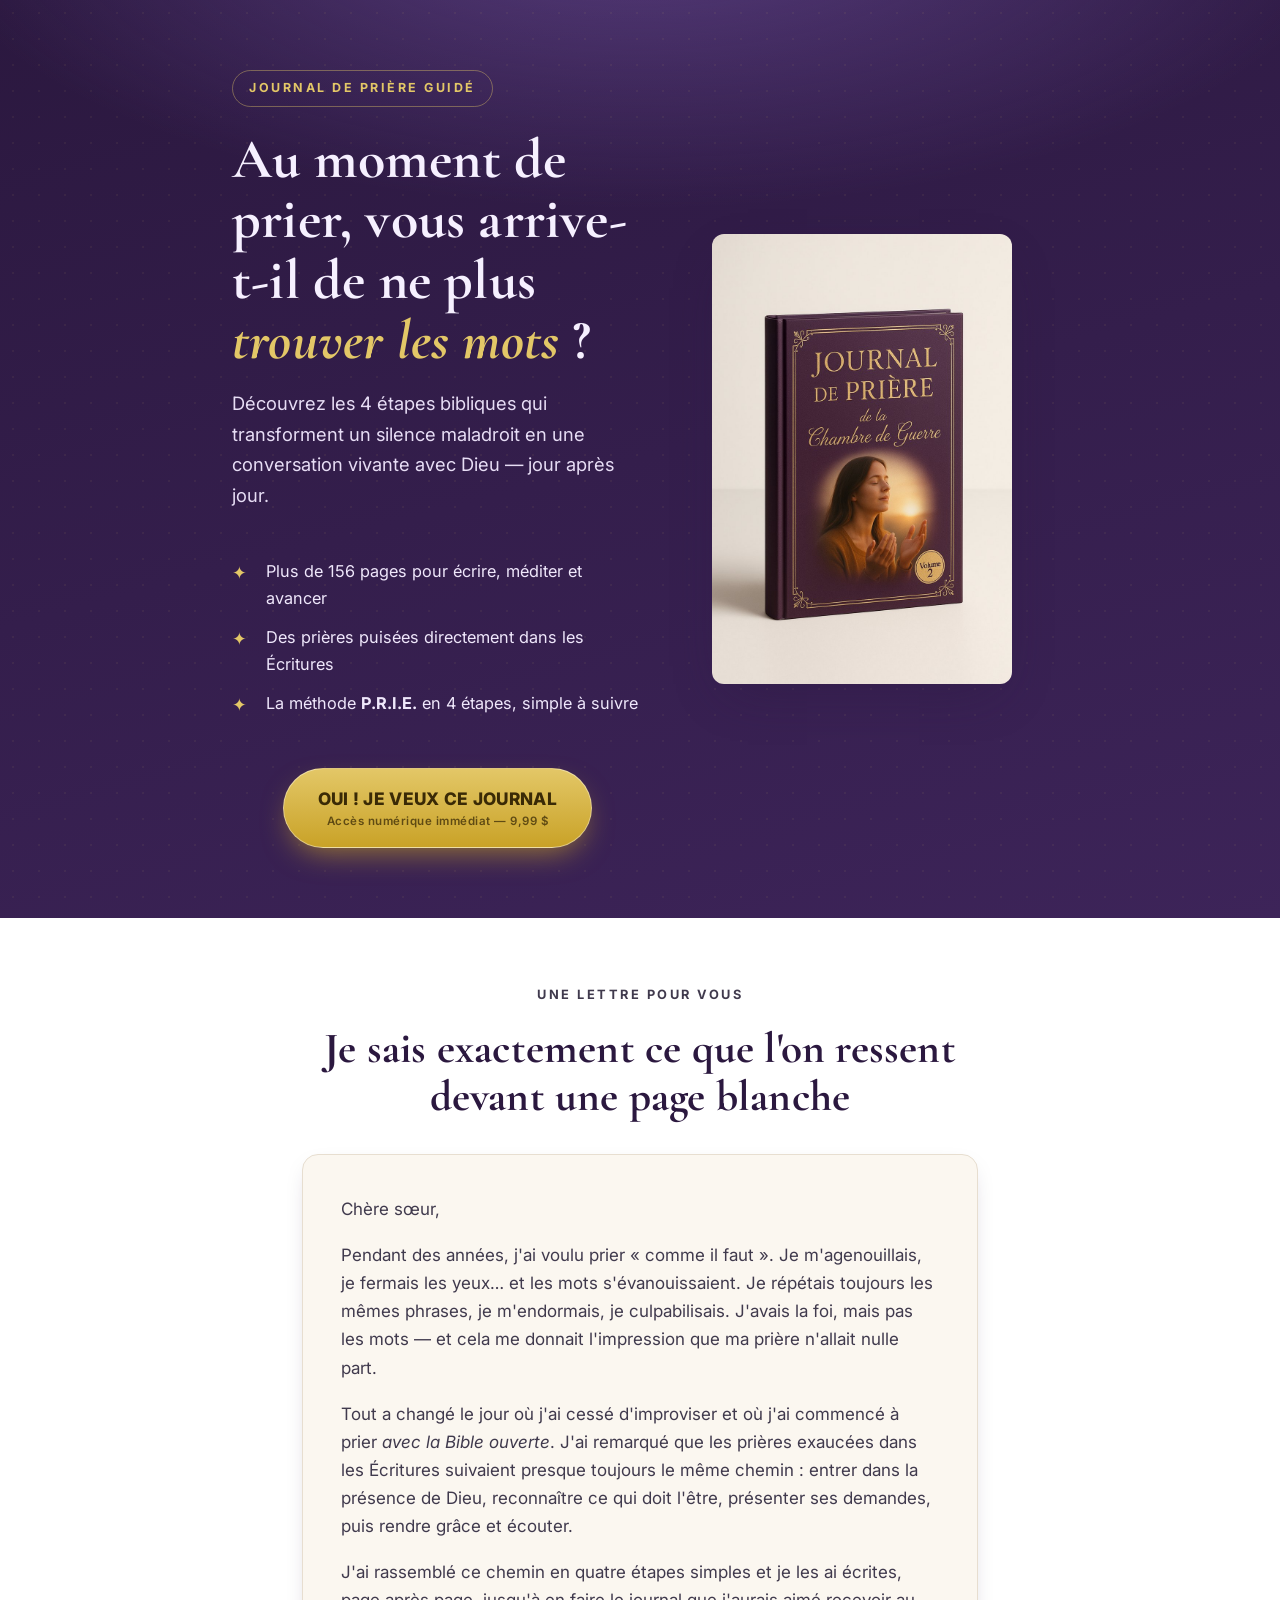
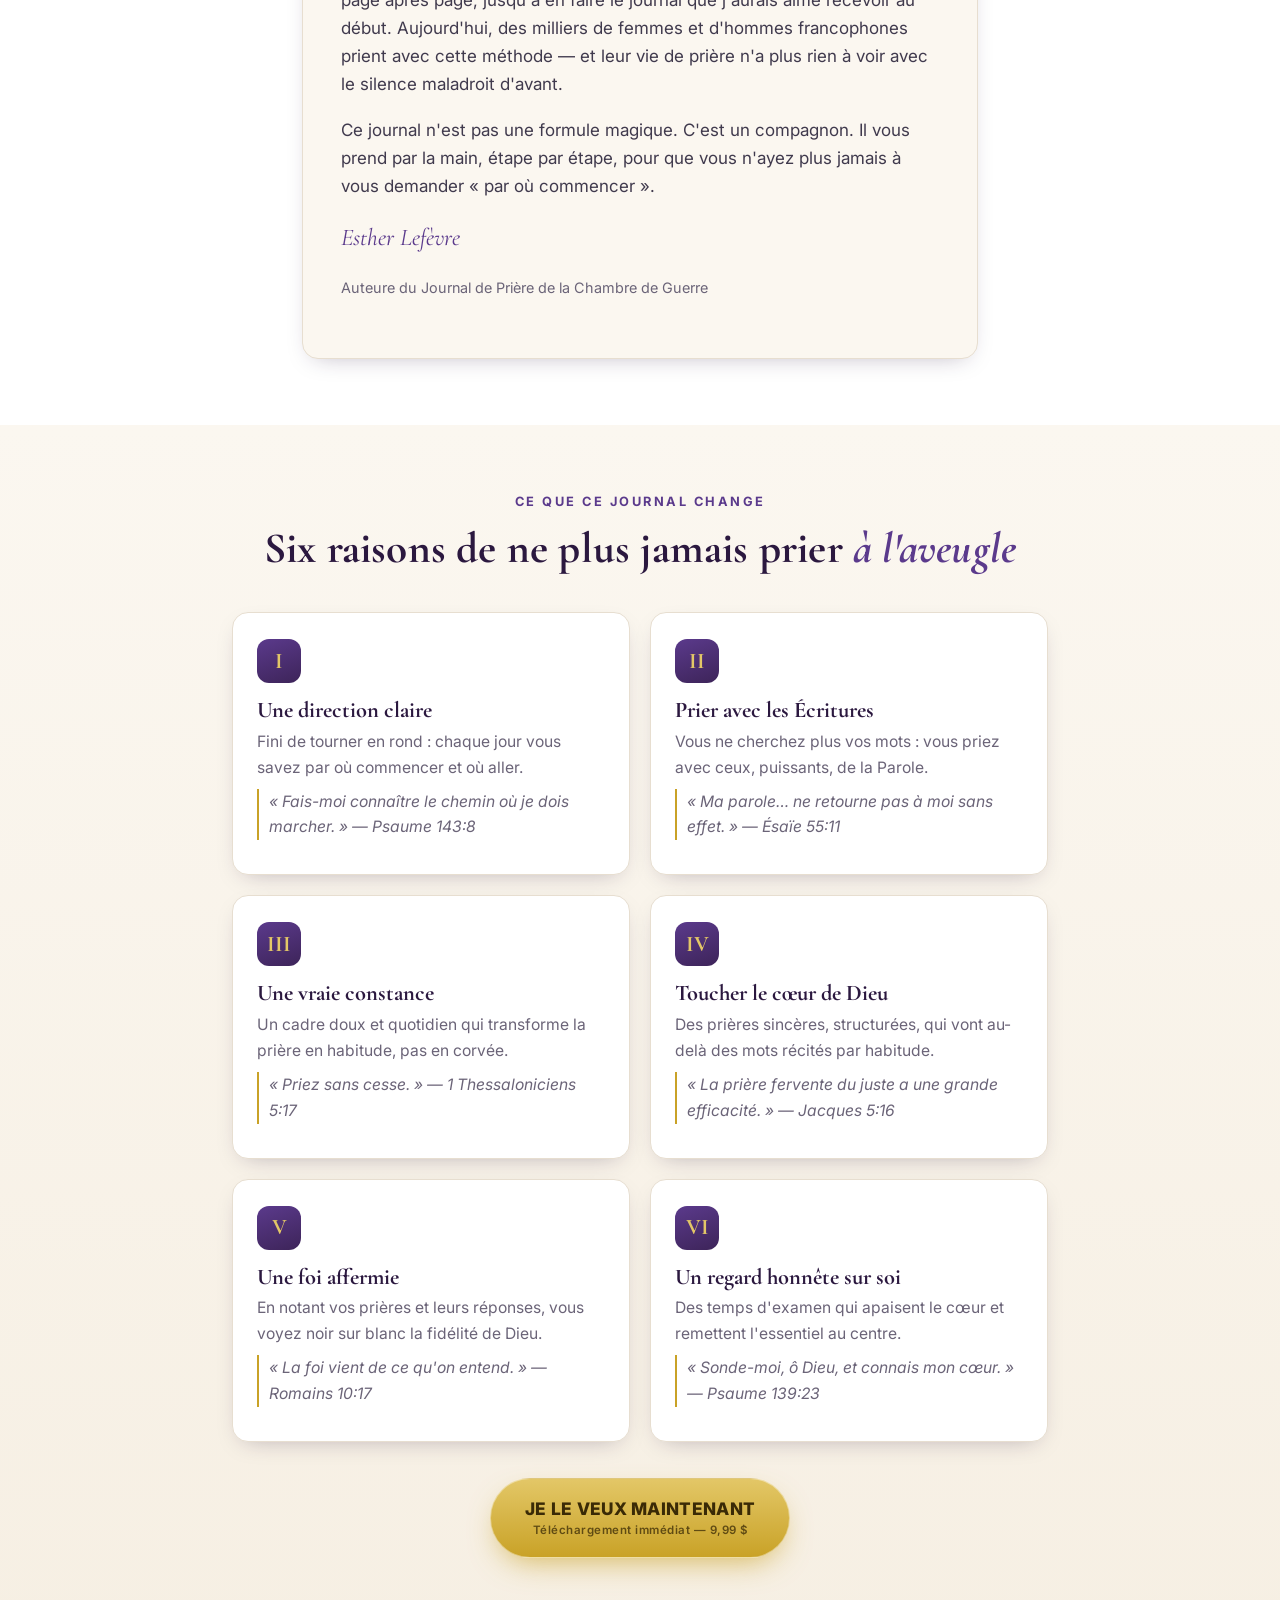
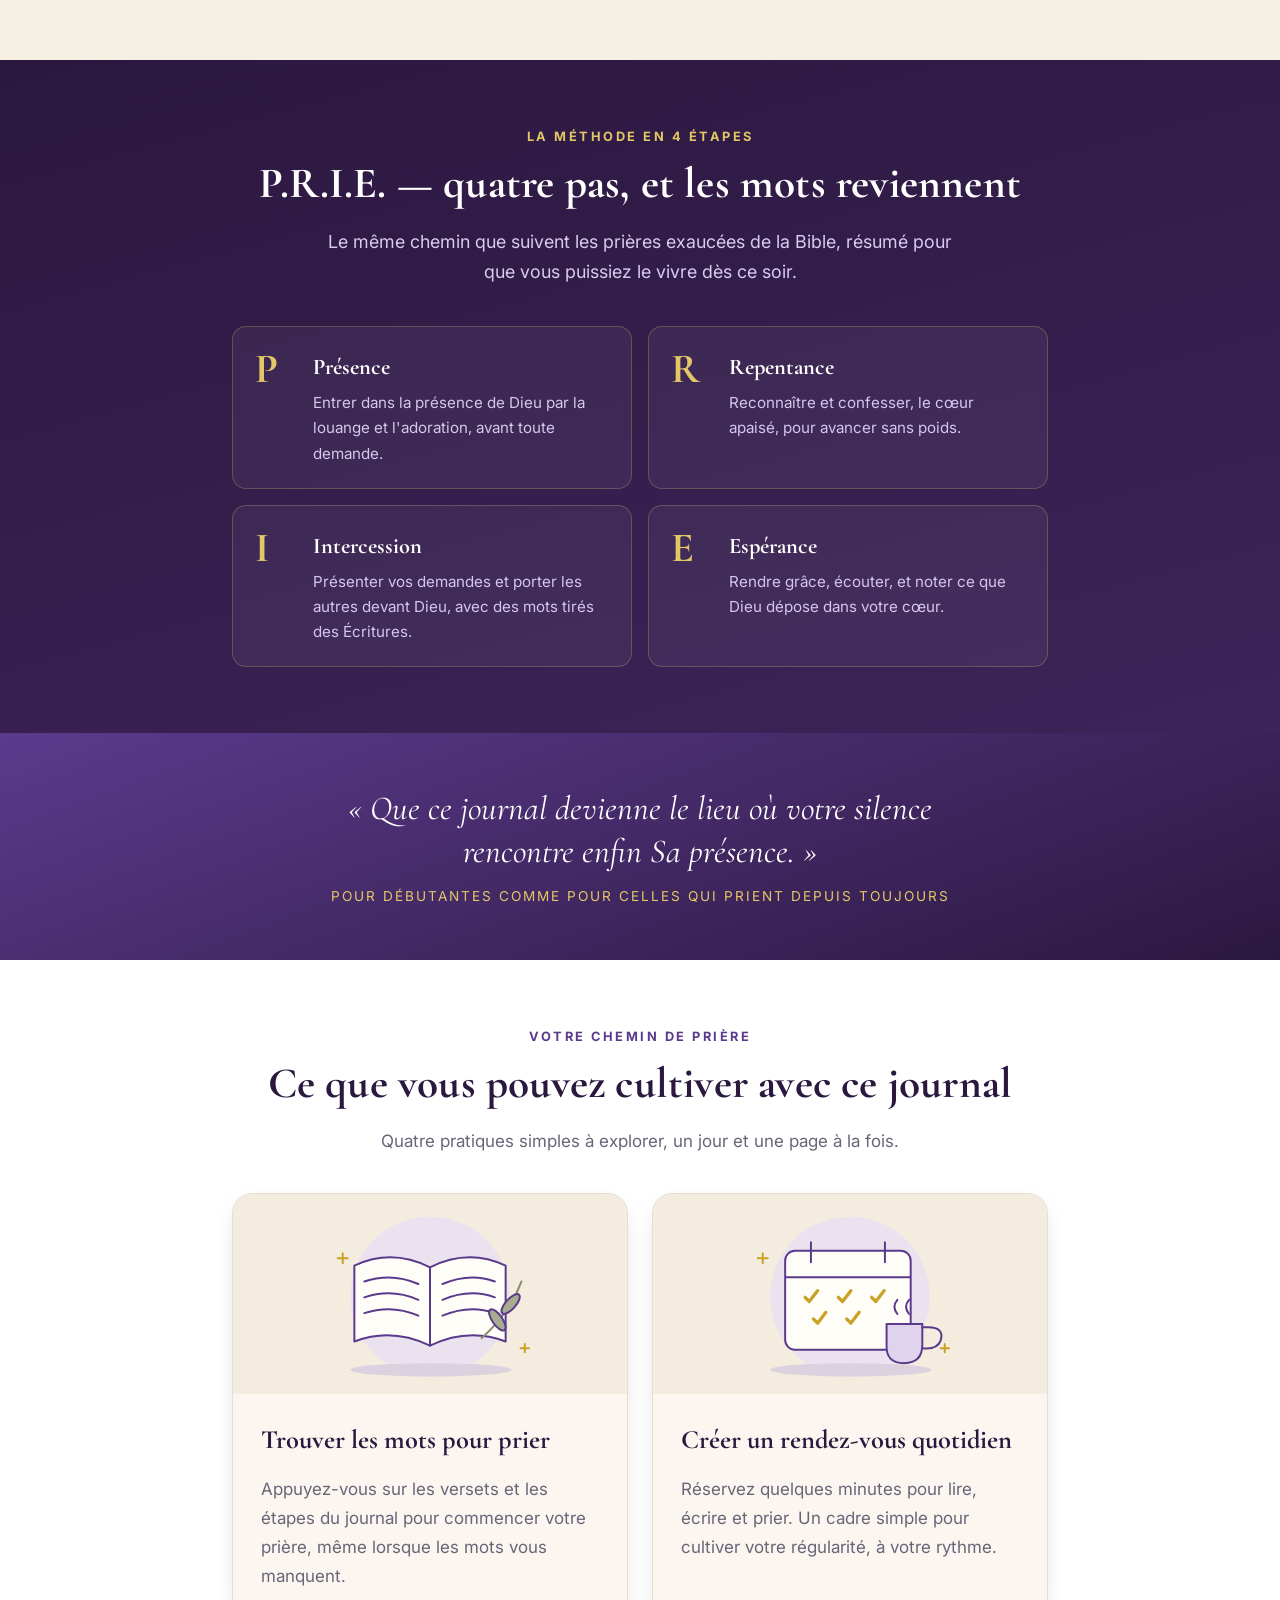
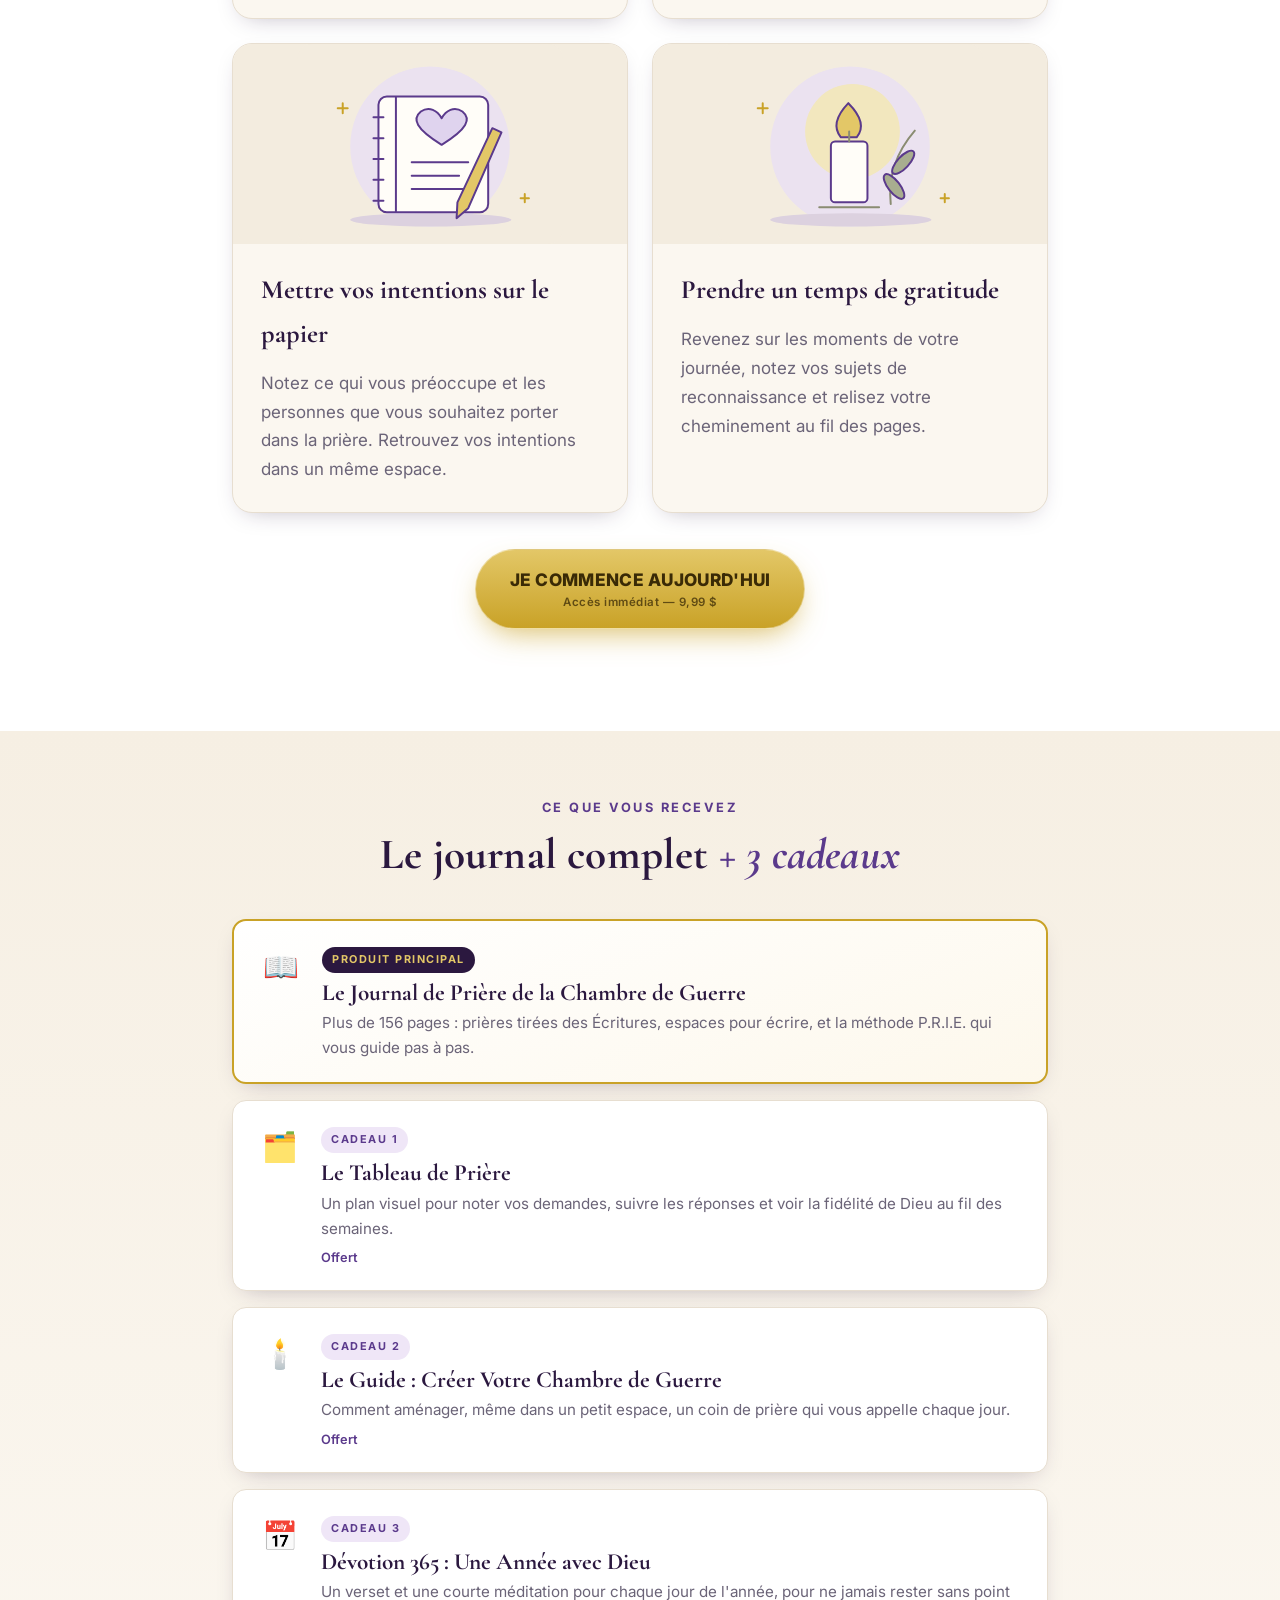
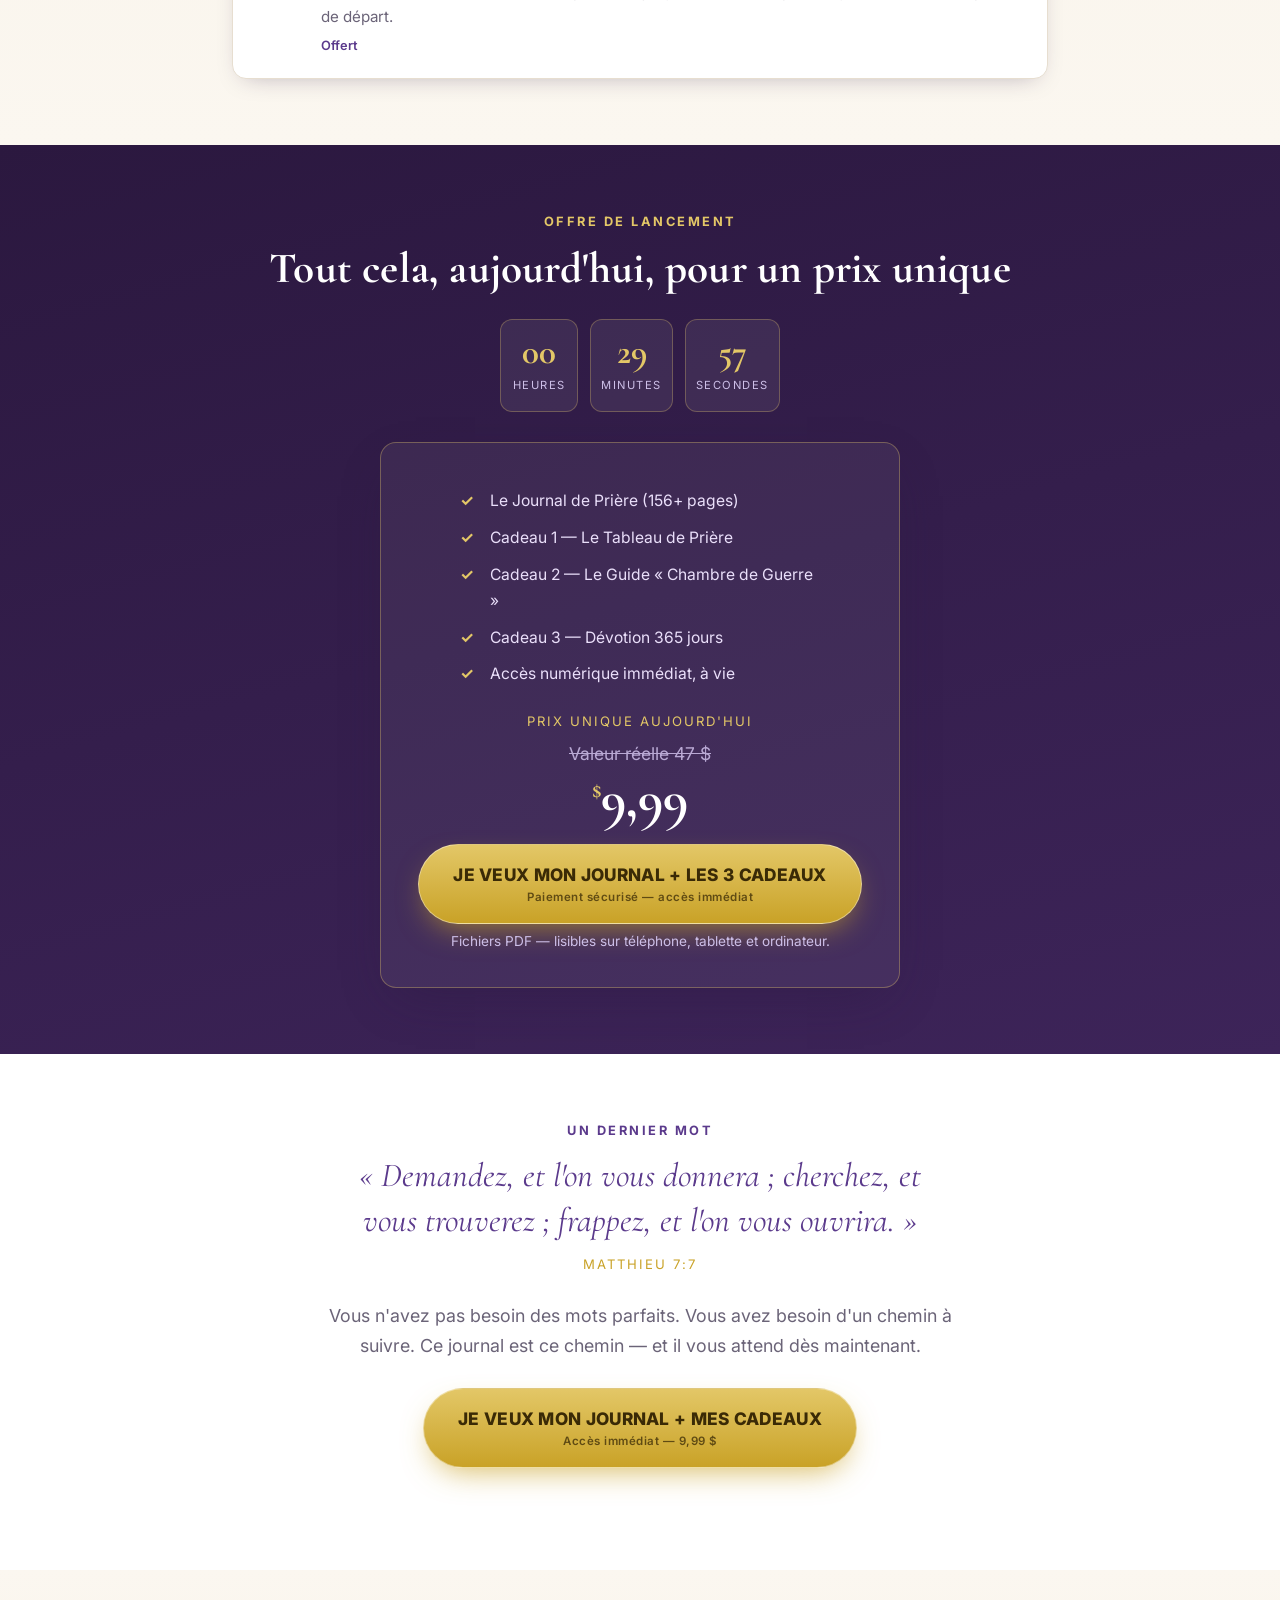
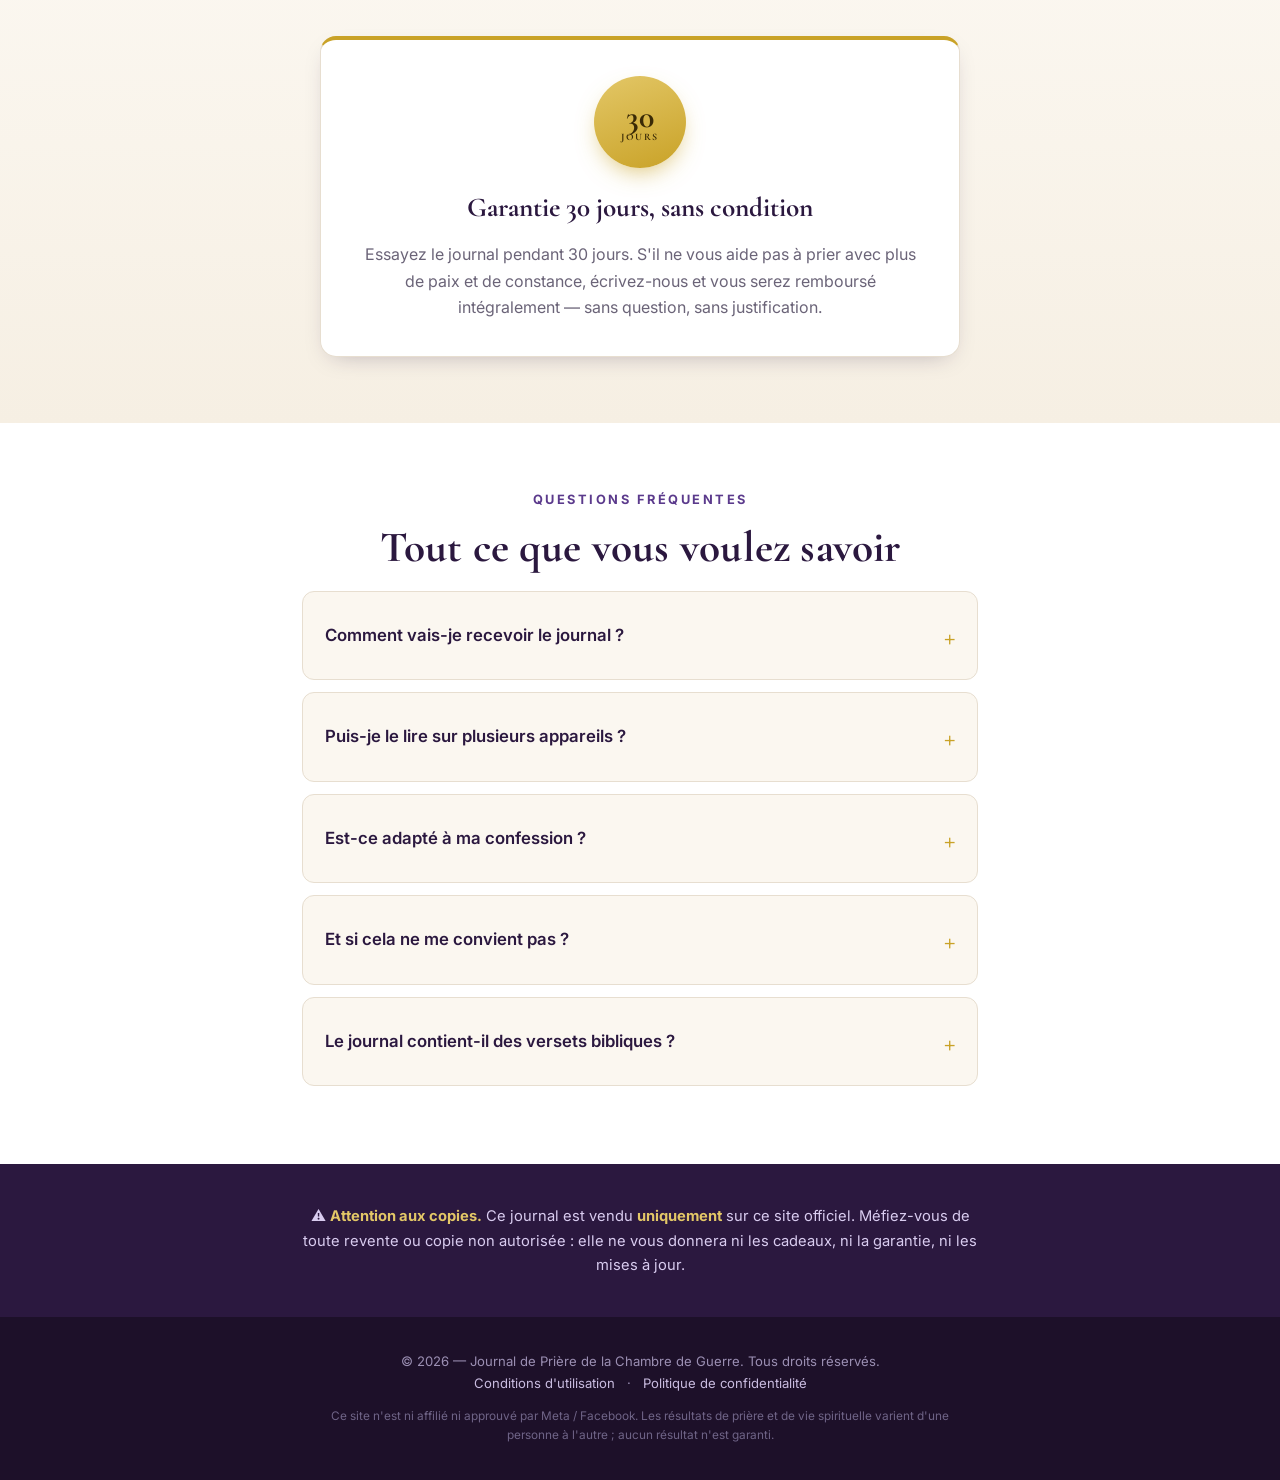
==== commit bfbc3ade: "Centrar botón principal de Journal de Prière" ====
--- a/public/journal-de-priere/index.html
+++ b/public/journal-de-priere/index.html
@@ -343,7 +343,7 @@
           <li>Des prières puisées directement dans les Écritures</li>
           <li>La méthode <strong>P.R.I.E.</strong> en 4 étapes, simple à suivre</li>
         </ul>
-        <div class="cta-wrap" style="text-align:left;margin:10px 0 0;">
+        <div class="cta-wrap" style="text-align:center;margin:10px 0 0;">
           <a class="cta" href="COLLEZ-ICI-VOTRE-LIEN-DE-PAIEMENT">Oui ! Je veux ce journal
             <small>Accès numérique immédiat — 9,99 $</small>
           </a>
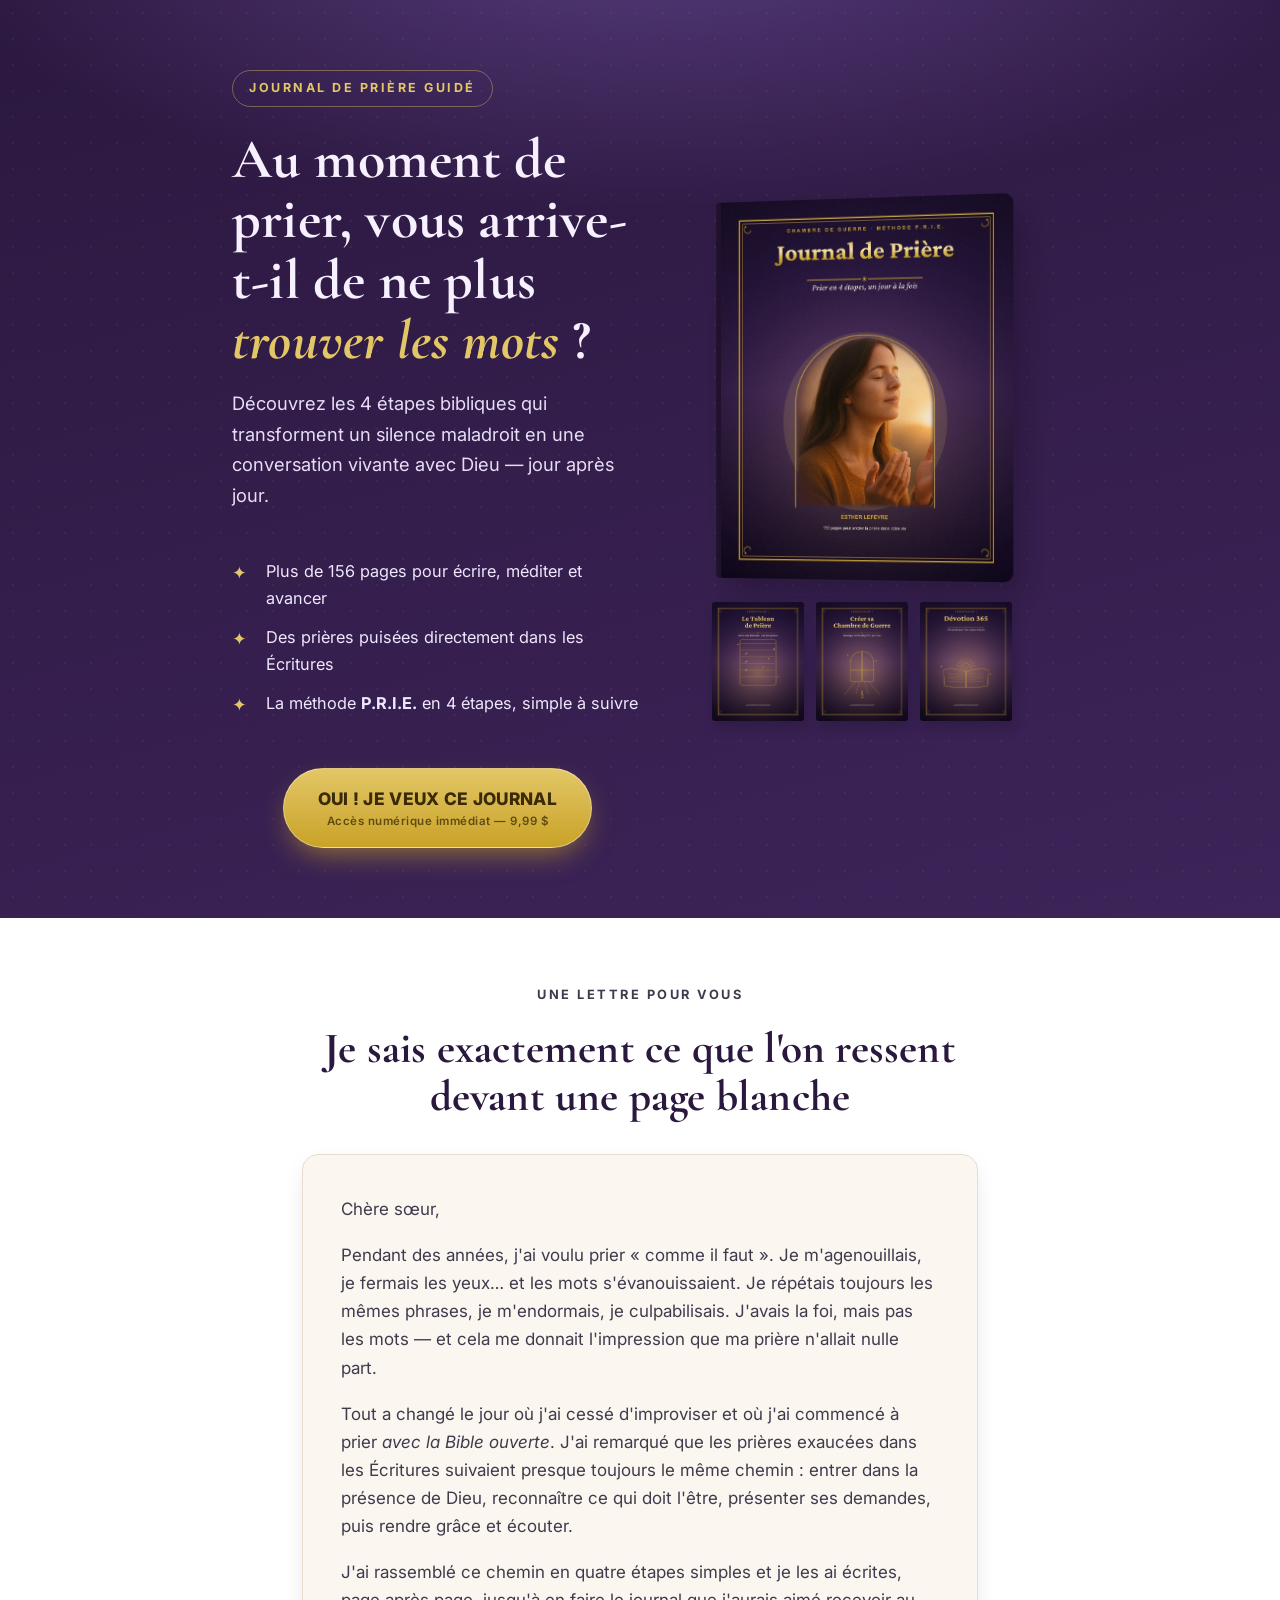
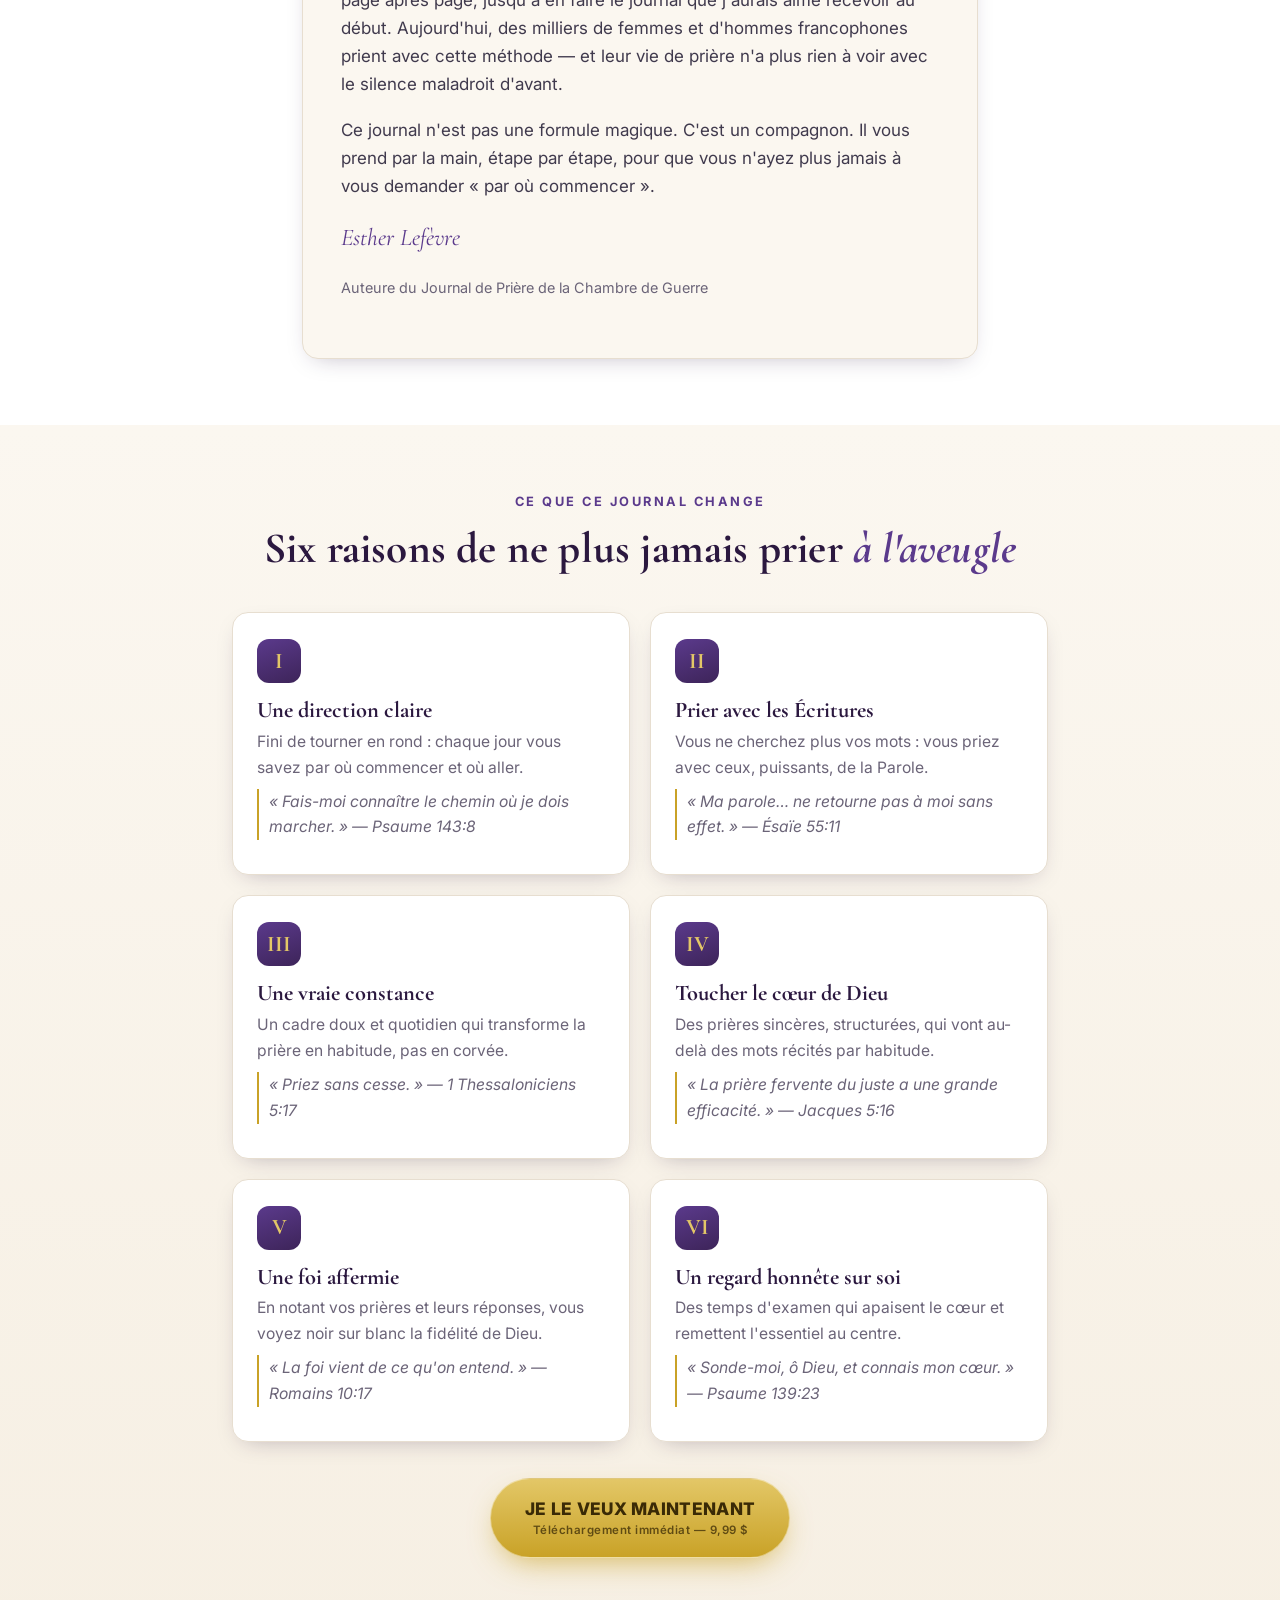
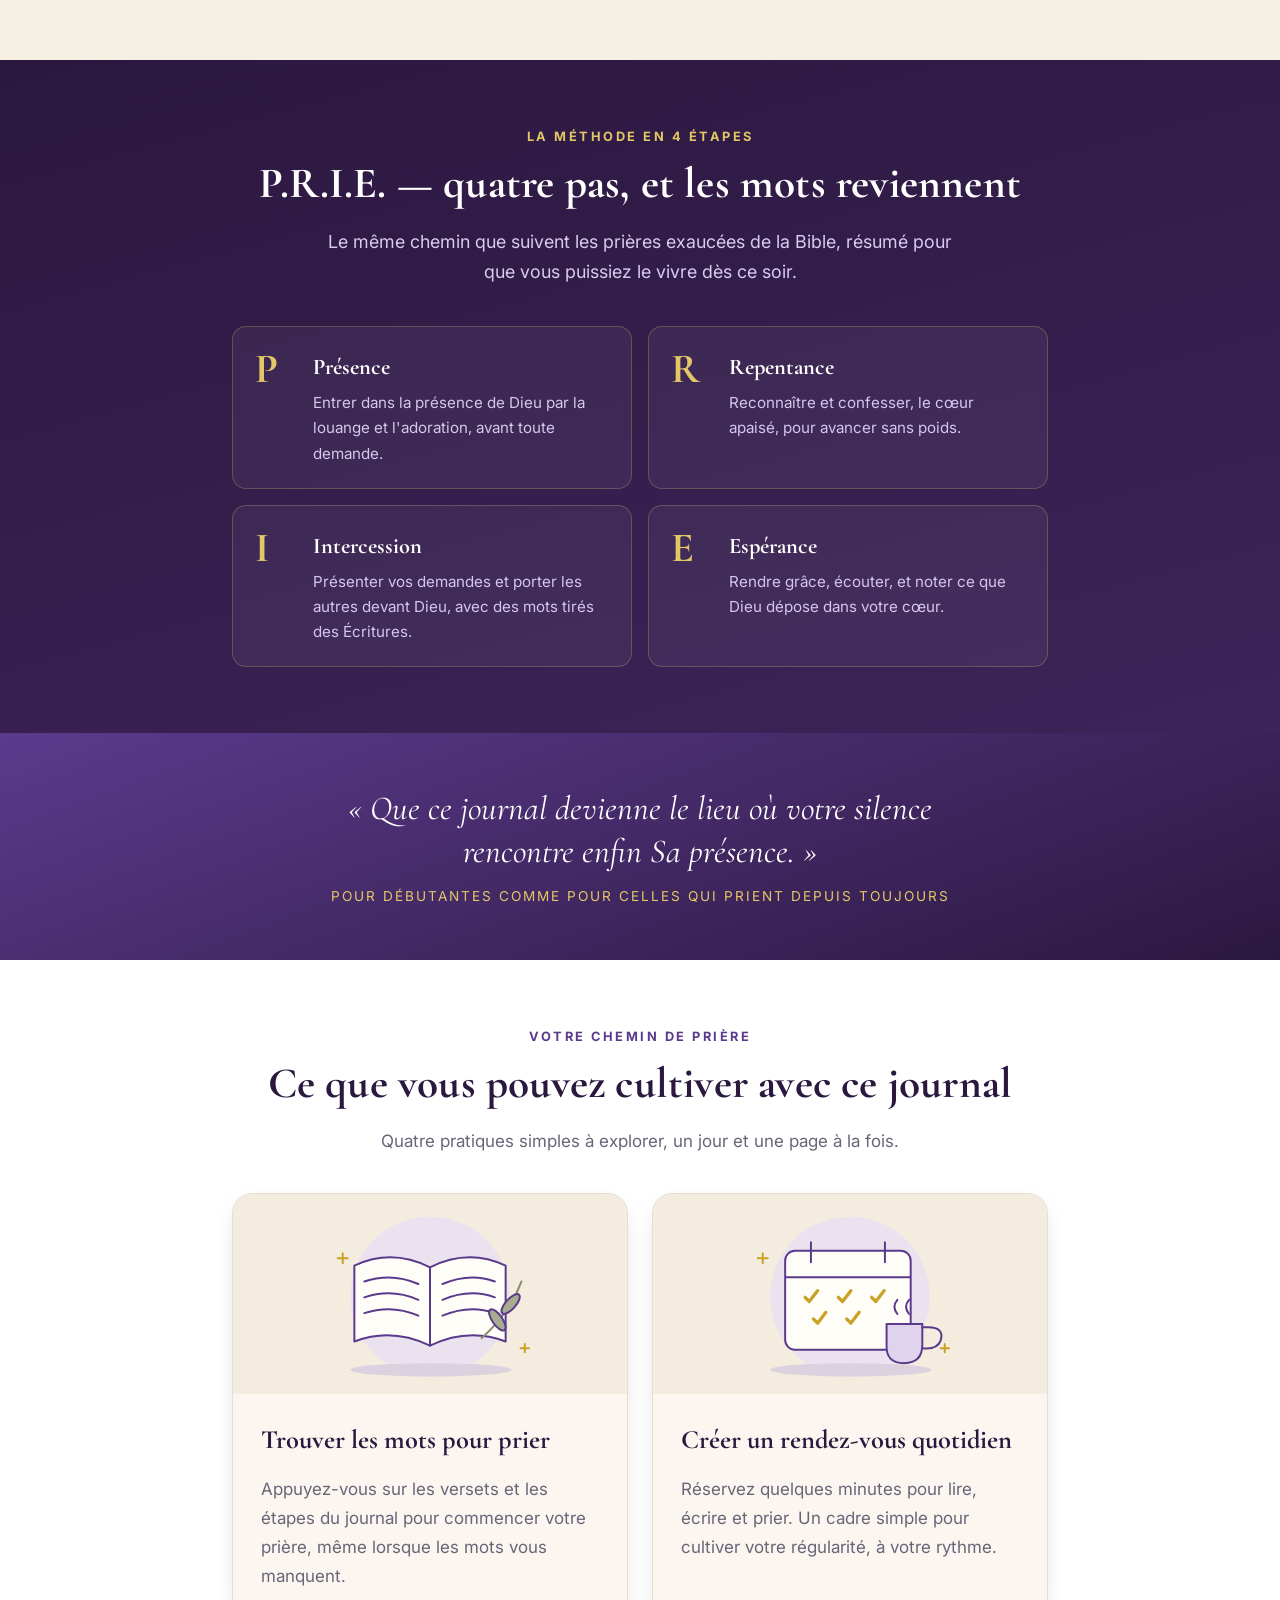
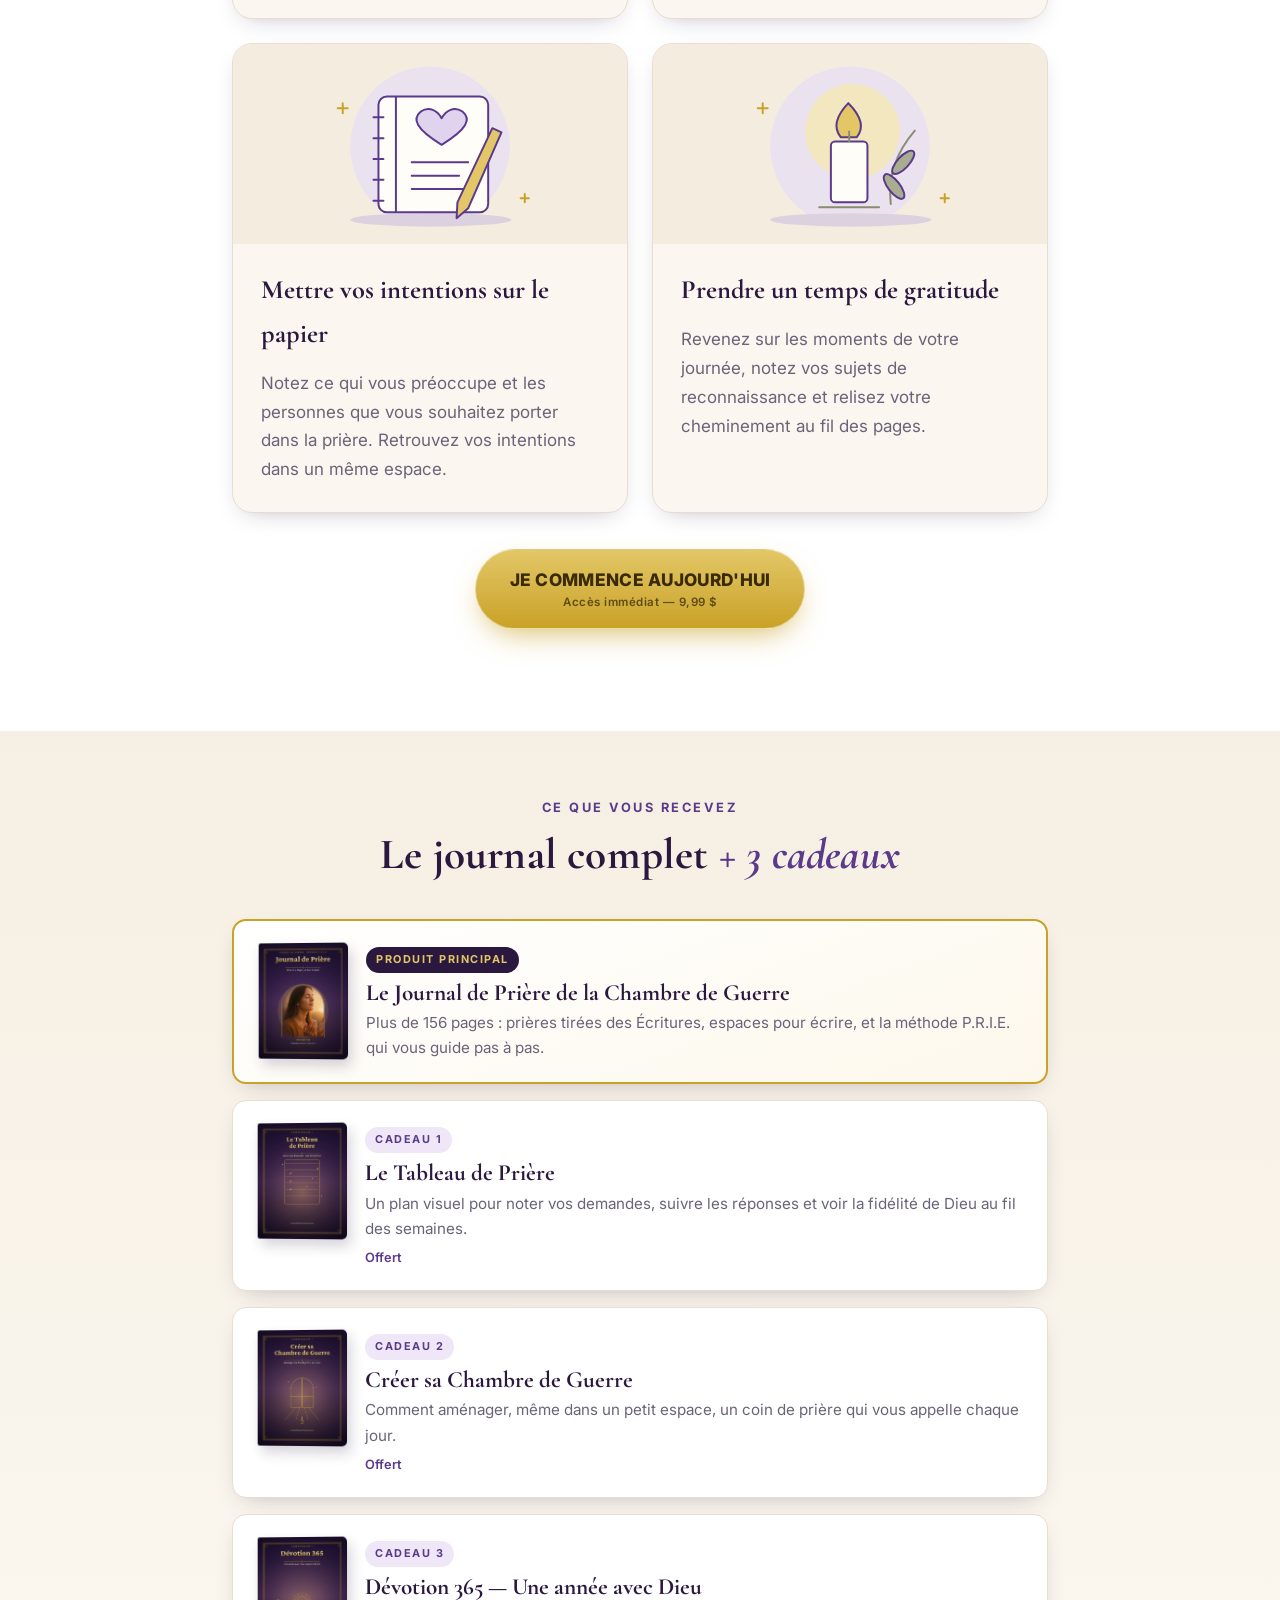
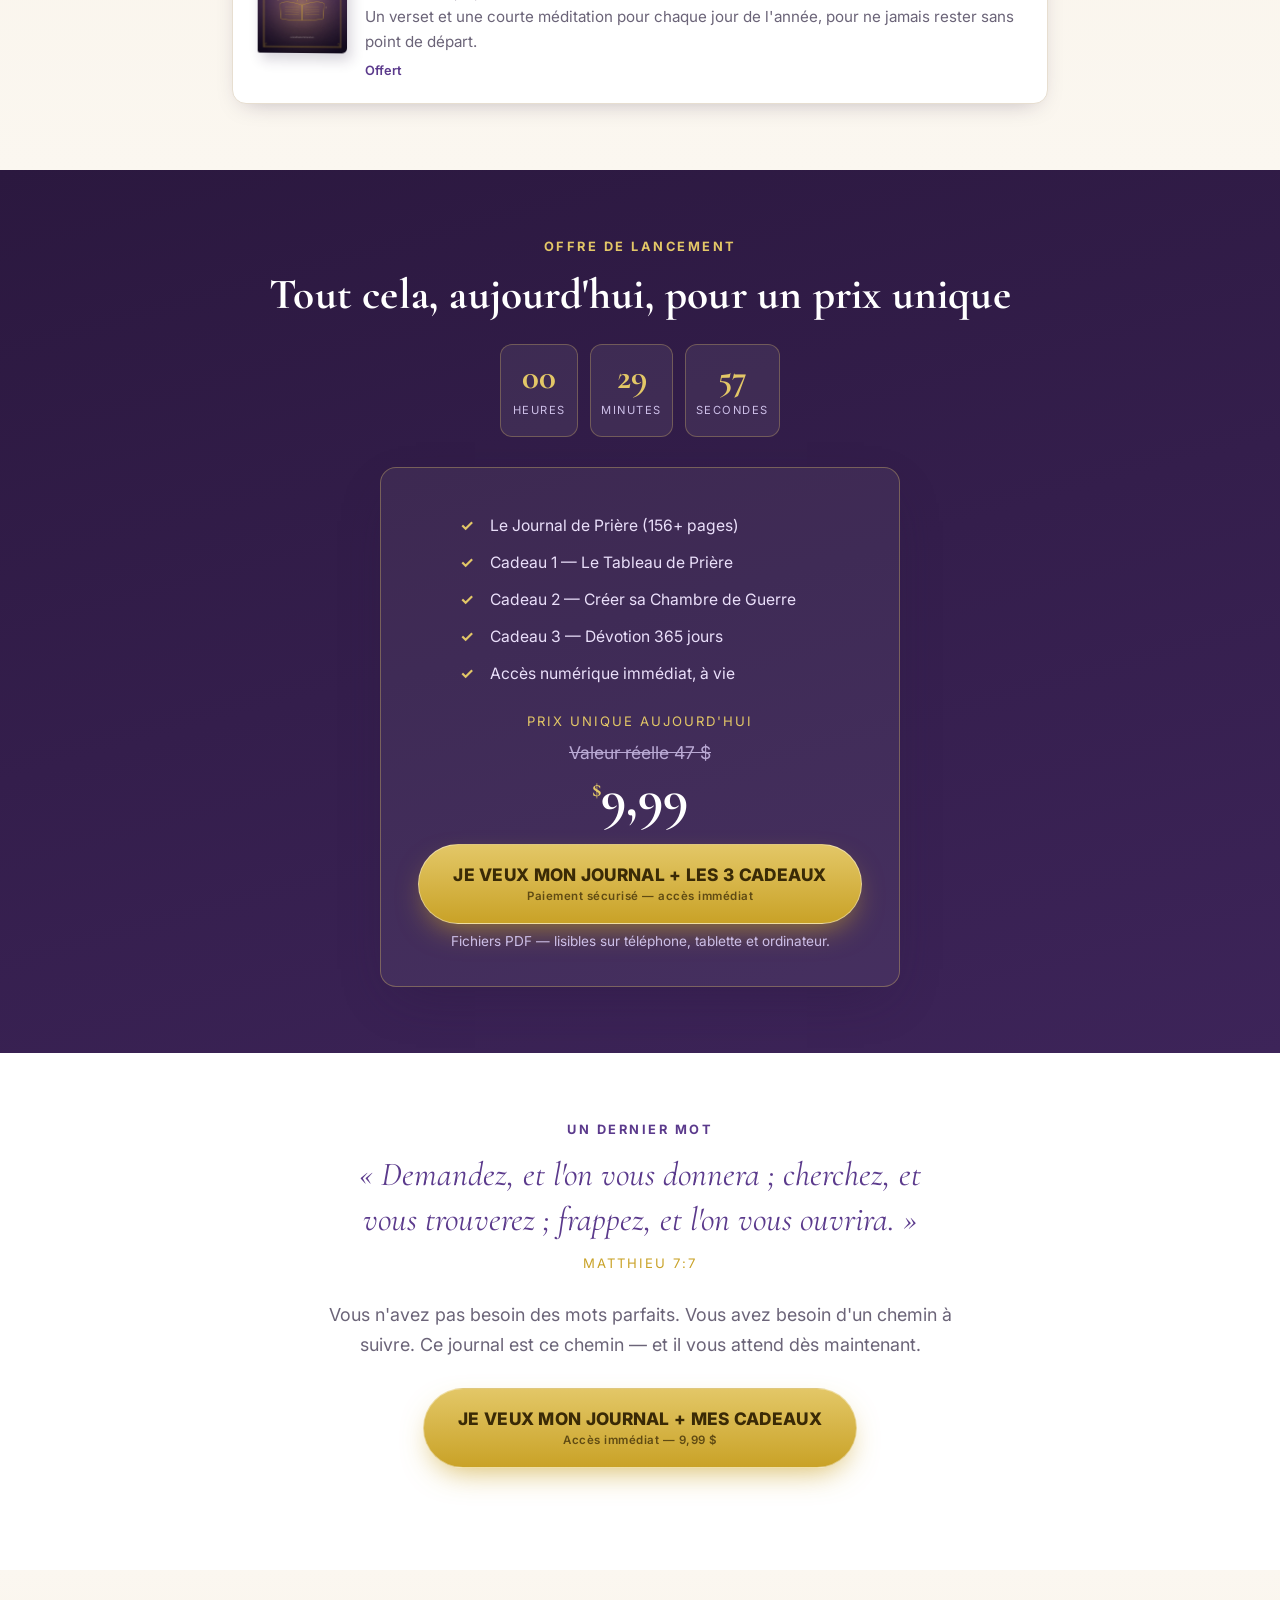
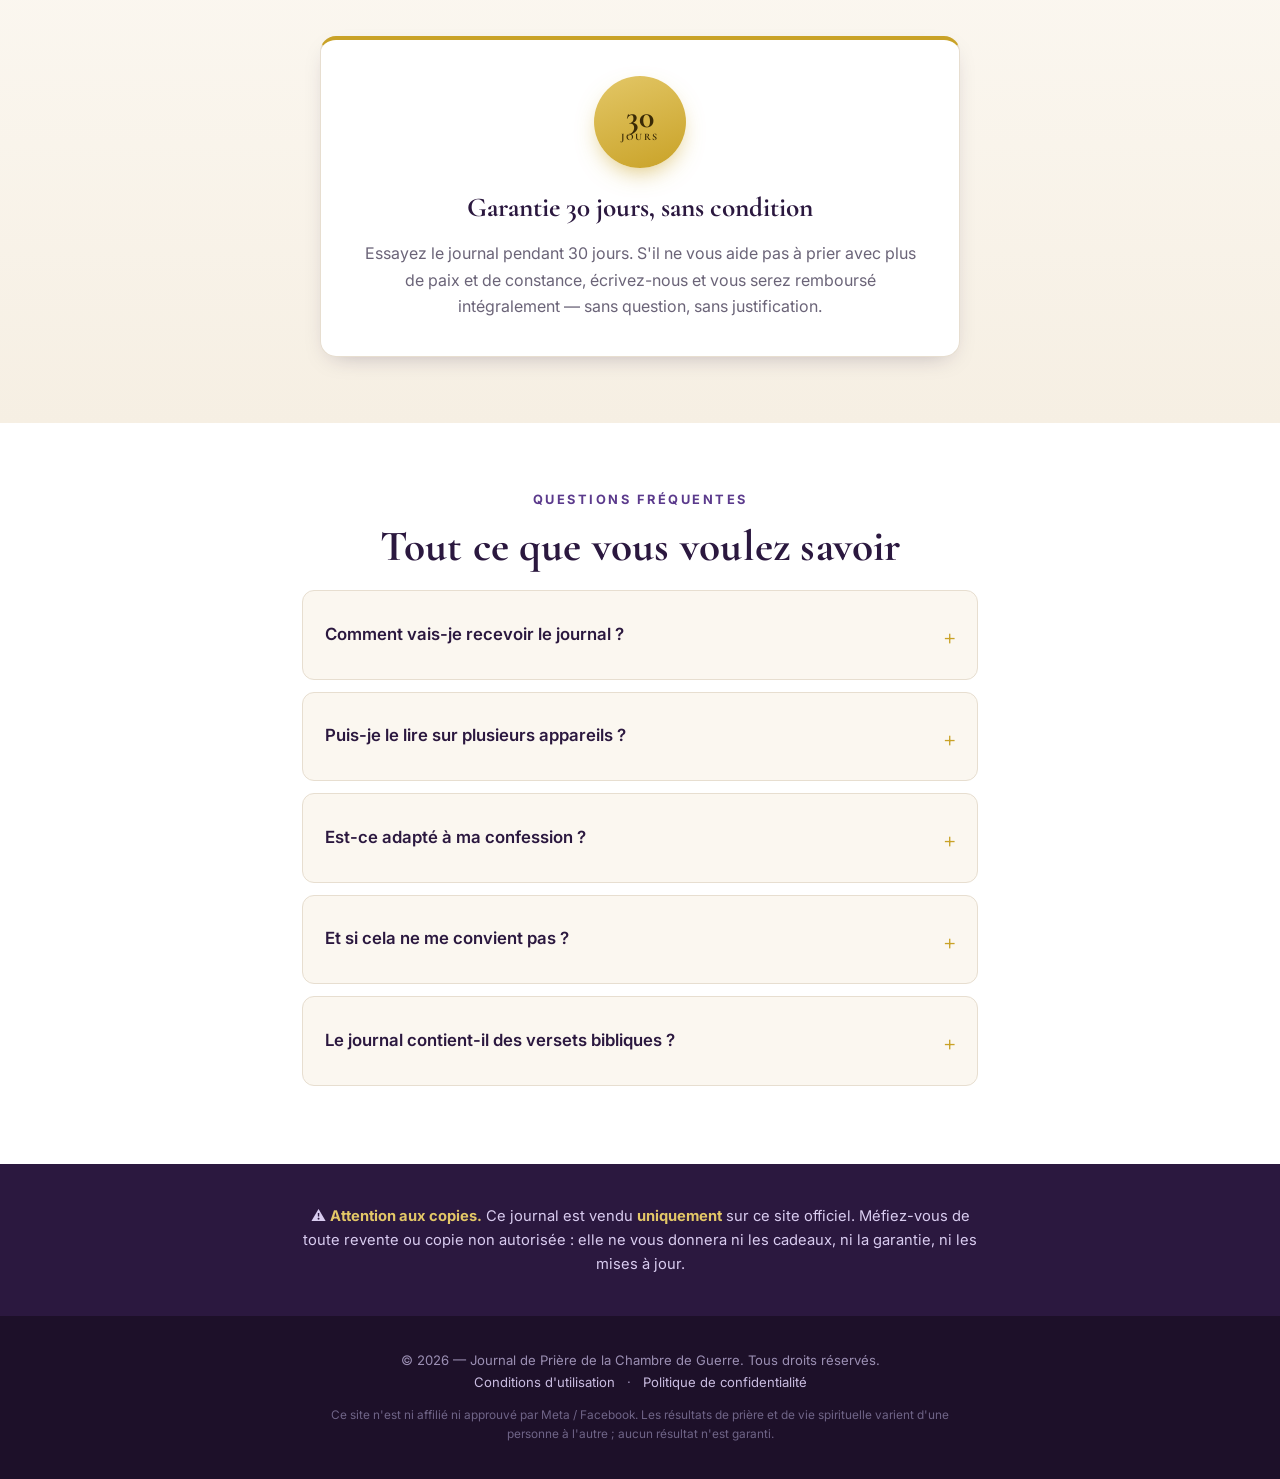
==== commit 8d55d51f: "Align prayer journal and bonus mockups with supplied ebooks" ====
--- a/public/journal-de-priere/index.html
+++ b/public/journal-de-priere/index.html
@@ -325,6 +325,52 @@
   .practice-copy h3{font-size:1.65rem;margin-bottom:12px;color:var(--eggplant)}
   .practice-copy p{color:var(--muted);line-height:1.7;margin:0}
   @media(max-width:600px){.practice-grid{grid-template-columns:1fr}.practice-copy{padding:22px}.practice-card img{height:190px}}
+
+  /* Mobile reading and touch layout */
+  img{max-width:100%;height:auto}
+  .hero-grid>*,.step>*,.item>*{min-width:0}
+  .cta{max-width:100%;overflow-wrap:break-word}
+  a:focus-visible,summary:focus-visible{outline:3px solid var(--purple-soft);outline-offset:5px}
+  details summary:after{flex-shrink:0}
+  @media(max-width:600px){
+    body{font-size:16px}
+    .wrap,.narrow{padding:0 18px}
+    section{padding:44px 0}
+    .hero{padding:36px 0 44px}
+    .hero-grid{gap:28px}
+    .hero h1{font-size:clamp(1.95rem,8.5vw,2.7rem);line-height:1.12}
+    .hero .sub,.lead{font-size:1rem;line-height:1.65}
+    .kicker{font-size:.7rem;letter-spacing:1.6px;padding:7px 12px;margin-bottom:18px}
+    .checks{margin:18px 0 24px}
+    .checks li{font-size:1rem;padding-left:26px}
+    .cta{width:100%;max-width:420px;padding:18px 18px;font-size:1rem;min-height:56px}
+    .cta small{font-size:.8rem;letter-spacing:.1px;margin-top:7px;line-height:1.4}
+    .cta-wrap{margin:26px 0}
+    .letter .card,.gcard{padding:24px 20px}
+    .benefit{padding:22px 20px}
+    .step,.item{padding:20px 16px;gap:12px}
+    .item .emoji{width:32px;font-size:1.5rem}
+    .step .big{min-width:30px;font-size:2.2rem}
+    .item h3,.step h3{line-height:1.2}
+    .pricebox{padding:26px 18px}
+    .section-label{font-size:.72rem;letter-spacing:1.6px}
+    h2{font-size:clamp(1.8rem,7.5vw,2.3rem);line-height:1.15}
+    details{padding:0 16px}
+    details summary{font-size:1rem;min-height:56px}
+    footer a{display:inline-block;padding:10px 4px;margin:0 4px}
+    footer .disc{color:#b5a8c8;font-size:.8rem}
+  }
+  @media(prefers-reduced-motion:reduce){html{scroll-behavior:auto}.cta{transition:none}.cta:hover{transform:none}}
+
+  /* Real ebook covers: original palette and page structure */
+  .book-display{max-width:300px;margin:auto;perspective:1100px}
+  .book-display>.mockup-img{transform:rotateY(-8deg);border-radius:3px 9px 9px 3px;border-left:5px solid #20112d;box-shadow:12px 17px 28px #160c2359;width:100%;height:auto}
+  .gift-previews{display:grid;grid-template-columns:repeat(3,minmax(0,1fr));gap:12px;margin-top:22px}
+  .gift-previews img{width:100%;height:auto;border-radius:3px;box-shadow:3px 6px 12px #160c2340}
+  .book-thumb{width:90px;flex:0 0 90px;perspective:700px}
+  .book-thumb img{display:block;width:100%;height:auto;border-radius:2px 5px 5px 2px;box-shadow:4px 7px 13px #2b183f30;transform:rotateY(-7deg)}
+  @media(max-width:600px){.book-display{width:min(76vw,280px)}.book-thumb{width:68px;flex-basis:68px}.gift-previews{gap:10px}.item{align-items:flex-start}}
+  @media(prefers-reduced-motion:reduce){.book-display>.mockup-img,.book-thumb img{transform:none}}
 
 </style>
 </head>
@@ -350,7 +396,7 @@
         </div>
       </div>
       <div>
-        <img class="mockup-img" src="[data-uri]" alt="Journal de Priere de la Chambre de Guerre - couverture">
+        <div class="book-display"><img class="mockup-img" src="journal-de-priere.jpg" width="707" height="1000" fetchpriority="high" alt="Journal de Prière — Chambre de Guerre, Esther Lefèvre"><div class="gift-previews"><img src="tableau-de-priere.jpg" width="707" height="1000" alt="Le Tableau de Prière" loading="lazy"><img src="creer-sa-chambre-de-guerre.jpg" width="707" height="1000" alt="Créer sa Chambre de Guerre" loading="lazy"><img src="devotion-365.jpg" width="707" height="1000" alt="Dévotion 365" loading="lazy"></div></div>
       </div>
     </div>
   </div>
@@ -467,7 +513,7 @@
     <h2>Le journal complet <em>+ 3 cadeaux</em></h2>
     <div class="stack">
       <div class="item main">
-        <div class="emoji">📖</div>
+        <div class="book-thumb"><img src="journal-de-priere.jpg" width="707" height="1000" alt="Couverture : Journal de Prière — Chambre de Guerre" loading="lazy"></div>
         <div>
           <span class="tag p">Produit principal</span>
           <h3>Le Journal de Prière de la Chambre de Guerre</h3>
@@ -475,7 +521,7 @@
         </div>
       </div>
       <div class="item">
-        <div class="emoji">🗂️</div>
+        <div class="book-thumb"><img src="tableau-de-priere.jpg" width="707" height="1000" alt="Couverture : Le Tableau de Prière" loading="lazy"></div>
         <div>
           <span class="tag b">Cadeau 1</span>
           <h3>Le Tableau de Prière</h3>
@@ -484,19 +530,19 @@
         </div>
       </div>
       <div class="item">
-        <div class="emoji">🕯️</div>
+        <div class="book-thumb"><img src="creer-sa-chambre-de-guerre.jpg" width="707" height="1000" alt="Couverture : Créer sa Chambre de Guerre" loading="lazy"></div>
         <div>
           <span class="tag b">Cadeau 2</span>
-          <h3>Le Guide : Créer Votre Chambre de Guerre</h3>
+          <h3>Créer sa Chambre de Guerre</h3>
           <p>Comment aménager, même dans un petit espace, un coin de prière qui vous appelle chaque jour.</p>
           <p class="val">Offert</p>
         </div>
       </div>
       <div class="item">
-        <div class="emoji">📅</div>
+        <div class="book-thumb"><img src="devotion-365.jpg" width="707" height="1000" alt="Couverture : Dévotion 365" loading="lazy"></div>
         <div>
           <span class="tag b">Cadeau 3</span>
-          <h3>Dévotion 365 : Une Année avec Dieu</h3>
+          <h3>Dévotion 365 — Une année avec Dieu</h3>
           <p>Un verset et une courte méditation pour chaque jour de l'année, pour ne jamais rester sans point de départ.</p>
           <p class="val">Offert</p>
         </div>
@@ -519,7 +565,7 @@
       <ul class="incl">
         <li>Le Journal de Prière (156+ pages)</li>
         <li>Cadeau 1 — Le Tableau de Prière</li>
-        <li>Cadeau 2 — Le Guide « Chambre de Guerre »</li>
+        <li>Cadeau 2 — Créer sa Chambre de Guerre</li>
         <li>Cadeau 3 — Dévotion 365 jours</li>
         <li>Accès numérique immédiat, à vie</li>
       </ul>
